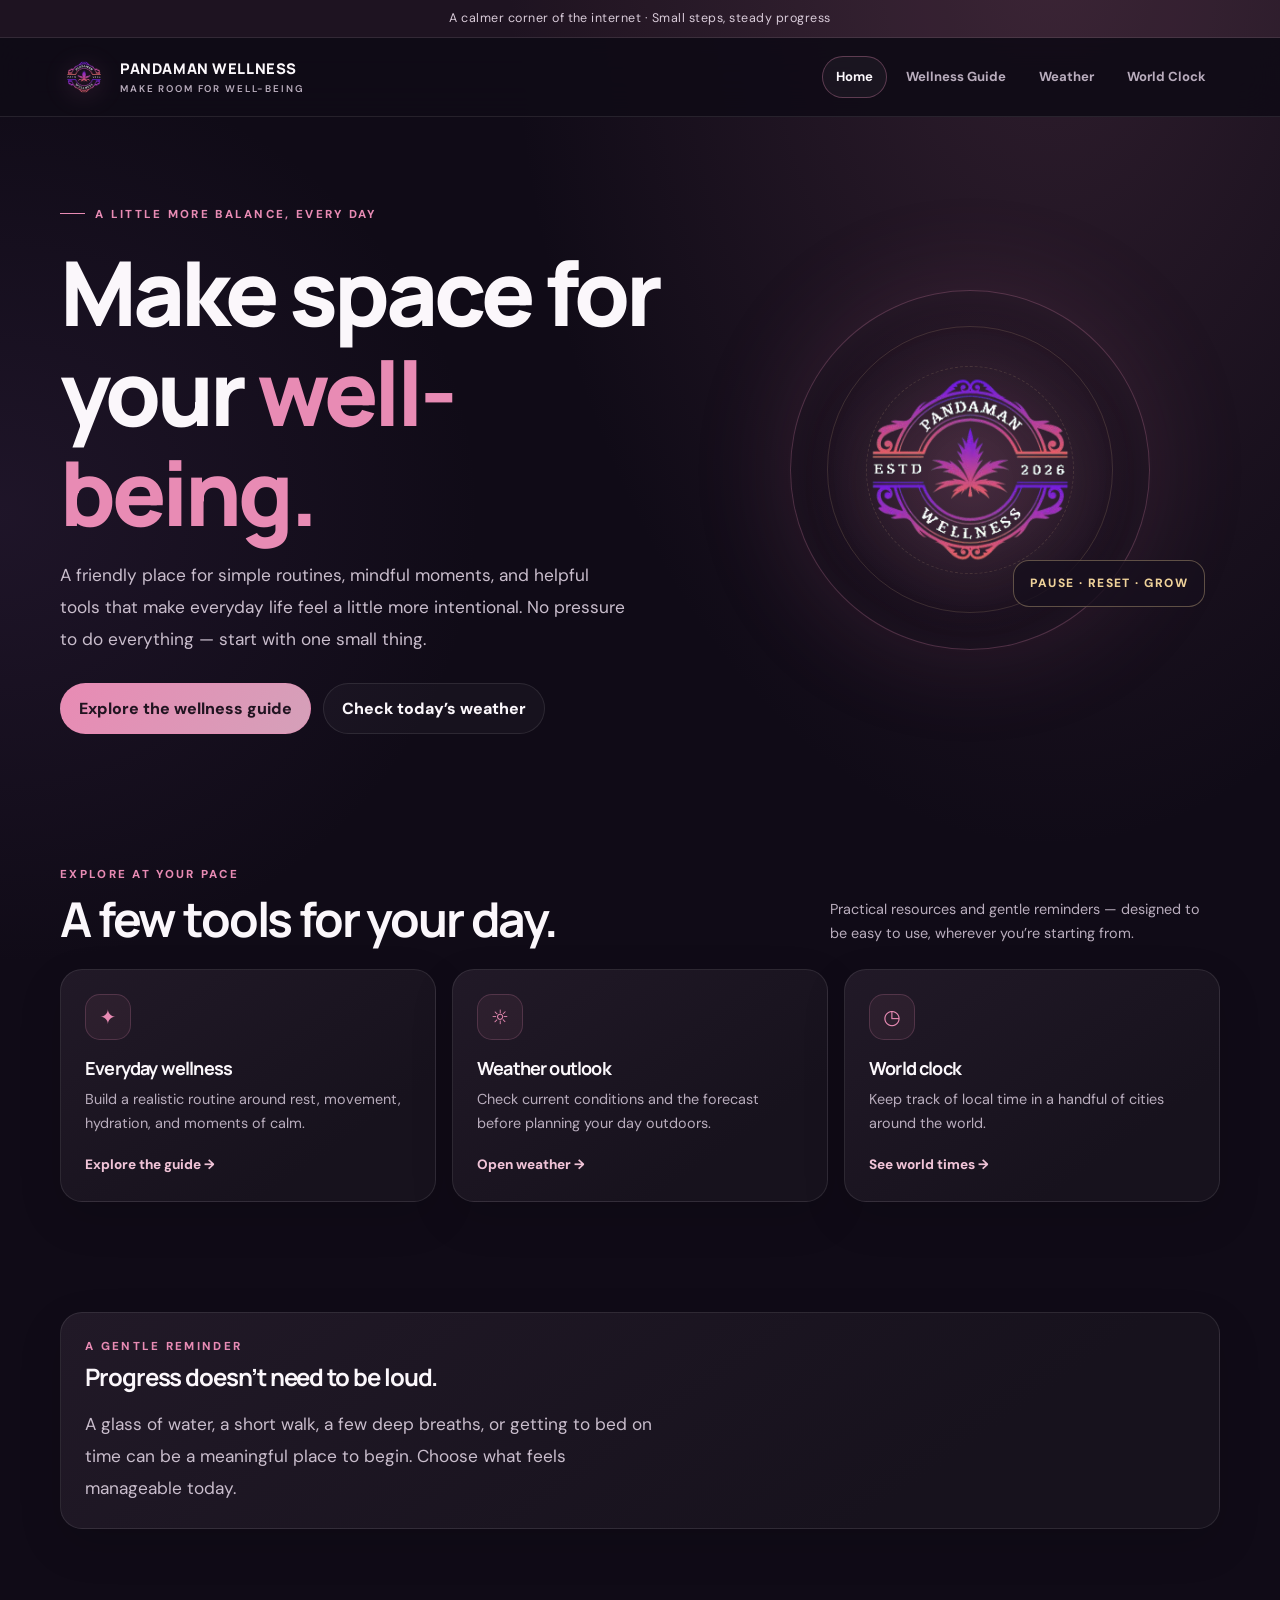
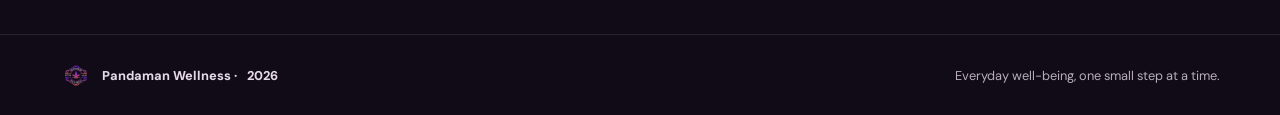
==== index.html @ 74a58486 "Redesign homepage as informational wellness hub" ====
<!doctype html>
<html lang="en"><head><meta charset="utf-8"><meta name="viewport" content="width=device-width,initial-scale=1"><meta name="theme-color" content="#100b17"><meta name="description" content="Pandaman Wellness shares practical, approachable ideas for everyday well-being, mindful routines, weather, and time around the world."><title>Home | Pandaman Wellness</title><link rel="icon" href="assets/pandaman-logo.png"><link rel="apple-touch-icon" href="assets/pandaman-logo.png"><link rel="preconnect" href="https://fonts.googleapis.com"><link rel="preconnect" href="https://fonts.gstatic.com" crossorigin><link href="https://fonts.googleapis.com/css2?family=DM+Sans:wght@400;500;600;700;800&family=Manrope:wght@500;600;700;800&display=swap" rel="stylesheet"><link rel="stylesheet" href="assets/site.css"><script defer src="assets/site.js"></script></head><body><div class="page-loader" role="status" aria-label="Loading Pandaman Wellness"><div class="loader-inner"><div class="loader-ring"><img src="assets/pandaman-logo.png" alt=""></div><p>PANDAMAN WELLNESS</p></div></div><a class="skip" href="#main">Skip to content</a><div class="announcement">A calmer corner of the internet · Small steps, steady progress</div><header class="site-header"><div class="wrap nav"><a class="brand" href="index.html"><img src="assets/pandaman-logo.png" alt=""><span>PANDAMAN WELLNESS<small>MAKE ROOM FOR WELL-BEING</small></span></a><nav class="site-nav" aria-label="Main navigation"><a href="index.html" aria-current="page">Home</a><a href="wellness.html">Wellness Guide</a><a href="weather.html">Weather</a><a href="clock.html">World Clock</a></nav></div></header><main id="main"><section class="wrap hero"><div><div class="eyebrow">A little more balance, every day</div><h1>Make space for your <em>well-being.</em></h1><p class="lead">A friendly place for simple routines, mindful moments, and helpful tools that make everyday life feel a little more intentional. No pressure to do everything — start with one small thing.</p><div class="hero-actions"><a class="btn" href="wellness.html">Explore the wellness guide</a><a class="btn secondary" href="weather.html">Check today’s weather</a></div></div><div class="hero-art"><div class="orb"></div><img class="hero-logo" src="assets/pandaman-logo.png" alt="Pandaman Wellness panda logo"><div class="hero-tag">PAUSE · RESET · GROW</div></div></section><section class="wrap section"><div class="section-head"><div><div class="kicker">Explore at your pace</div><h2>A few tools for your day.</h2></div><p>Practical resources and gentle reminders — designed to be easy to use, wherever you’re starting from.</p></div><div class="grid"><article class="card"><div class="icon" aria-hidden="true">✦</div><h3>Everyday wellness</h3><p>Build a realistic routine around rest, movement, hydration, and moments of calm.</p><a href="wellness.html">Explore the guide →</a></article><article class="card"><div class="icon" aria-hidden="true">☼</div><h3>Weather outlook</h3><p>Check current conditions and the forecast before planning your day outdoors.</p><a href="weather.html">Open weather →</a></article><article class="card"><div class="icon" aria-hidden="true">◷</div><h3>World clock</h3><p>Keep track of local time in a handful of cities around the world.</p><a href="clock.html">See world times →</a></article></div></section><section class="wrap section"><div class="panel"><div class="kicker">A gentle reminder</div><h2 style="margin:.5rem 0">Progress doesn’t need to be loud.</h2><p class="lead" style="margin-bottom:0">A glass of water, a short walk, a few deep breaths, or getting to bed on time can be a meaningful place to begin. Choose what feels manageable today.</p></div></section></main><footer class="footer"><div class="wrap footer-inner"><div class="footer-brand"><img src="assets/pandaman-logo.png" alt=""> Pandaman Wellness · <span data-year></span></div><span>Everyday well-being, one small step at a time.</span></div></footer></body></html>
---- assets/site.css ----
:root{color-scheme:dark;--bg:#100b17;--surface:#191321;--surface2:#211829;--ink:#fbf7fb;--muted:#b9adbd;--line:#ffffff18;--pink:#e88bb4;--gold:#efd29a;--plum:#6b456f;--radius:22px;box-sizing:border-box}*,*:before,*:after{box-sizing:inherit}html{scroll-behavior:smooth;scroll-padding-top:100px}body{margin:0;min-width:320px;min-height:100vh;background:radial-gradient(ellipse at 82% -5%,#70445c55,transparent 34rem),radial-gradient(ellipse at 0 30%,#56396b35,transparent 30rem),var(--bg);color:var(--ink);font:400 16px/1.7 'DM Sans',system-ui,sans-serif}a{color:inherit}a:focus-visible,button:focus-visible,input:focus-visible{outline:3px solid var(--gold);outline-offset:4px}.wrap{width:min(1160px,calc(100% - 40px));margin-inline:auto}.skip{position:absolute;top:-60px;left:16px;z-index:30;padding:10px 15px;background:var(--gold);color:#170f19;border-radius:10px}.skip:focus{top:12px}.announcement{padding:8px 16px;text-align:center;background:#e88bb410;border-bottom:1px solid var(--line);color:#d9cbd9;font-size:.78rem;letter-spacing:.04em}.site-header{position:sticky;top:0;z-index:20;background:#100b17e8;backdrop-filter:blur(18px);border-bottom:1px solid var(--line)}.nav{min-height:78px;display:flex;align-items:center;justify-content:space-between;gap:24px}.brand{display:flex;align-items:center;gap:12px;text-decoration:none;font:800 .92rem/1.15 Manrope,sans-serif;letter-spacing:.04em}.brand img{width:48px;height:48px;object-fit:contain;filter:drop-shadow(0 4px 12px #e88bb455)}.brand small{display:block;margin-top:5px;color:var(--muted);font:600 .61rem 'DM Sans',sans-serif;letter-spacing:.19em}.site-nav{display:flex;align-items:center;gap:5px;flex-wrap:wrap}.site-nav a{padding:9px 13px;border:1px solid transparent;border-radius:999px;color:var(--muted);font-size:.82rem;font-weight:700;text-decoration:none;transition:.2s}.site-nav a:hover,.site-nav a[aria-current=page]{color:var(--ink);background:#ffffff0a;border-color:#e88bb455}.hero{display:grid;grid-template-columns:1.1fr .9fr;align-items:center;gap:50px;padding:88px 0 76px}.eyebrow,.kicker{color:var(--pink);font-size:.72rem;font-weight:800;letter-spacing:.2em;text-transform:uppercase}.eyebrow:before{content:'';display:inline-block;width:25px;height:1px;margin:0 10px 4px 0;background:var(--pink)}h1,h2,h3{font-family:Manrope,'DM Sans',sans-serif;line-height:1.12;letter-spacing:-.045em}h1{margin:17px 0;font-size:clamp(3.1rem,7vw,6.2rem);font-weight:800}h1 em{color:var(--pink);font-style:normal}.lead{max-width:570px;color:#c9bdcc;font-size:1.08rem;line-height:1.85}.hero-actions{display:flex;gap:12px;flex-wrap:wrap;margin-top:27px}.btn{display:inline-flex;align-items:center;justify-content:center;min-height:46px;padding:11px 18px;border:1px solid #e88bb466;border-radius:999px;background:linear-gradient(120deg,#e88bb4,#d5a0b9);color:#211421;font-weight:800;text-decoration:none;transition:transform .2s,filter .2s}.btn:hover{transform:translateY(-2px);filter:brightness(1.08)}.btn.secondary{background:#ffffff08;color:var(--ink);border-color:var(--line)}.hero-art{position:relative;display:grid;min-height:360px;place-items:center}.orb{position:absolute;width:min(80%,360px);aspect-ratio:1;border:1px solid #e88bb444;border-radius:50%;background:radial-gradient(circle,#e88bb41c,transparent 68%);box-shadow:0 0 100px #9e567b30,inset 0 0 60px #e88bb40c}.orb:before,.orb:after{content:'';position:absolute;inset:10%;border:1px solid #efd29a25;border-radius:50%}.orb:after{inset:21%;border-style:dashed}.hero-logo{position:relative;width:min(68%,280px);max-height:290px;object-fit:contain;filter:drop-shadow(0 12px 35px #e88bb455);animation:float 6s ease-in-out infinite}.hero-tag{position:absolute;right:3%;bottom:12%;padding:12px 16px;border:1px solid #efd29a55;border-radius:16px;background:#17101dcc;color:var(--gold);font-size:.75rem;font-weight:800;letter-spacing:.12em}@keyframes float{50%{transform:translateY(-8px)}}.section{padding:55px 0}.section-head{display:flex;align-items:end;justify-content:space-between;gap:24px;margin-bottom:24px}.section-head h2{margin:7px 0 0;font-size:clamp(1.9rem,4vw,3rem)}.section-head p{max-width:390px;margin:0;color:var(--muted);font-size:.9rem}.grid{display:grid;grid-template-columns:repeat(3,minmax(0,1fr));gap:16px}.card,.panel{padding:24px;border:1px solid var(--line);border-radius:var(--radius);background:linear-gradient(145deg,#211927,#17121d 75%);box-shadow:0 16px 44px #0002}.card{transition:transform .2s,border-color .2s}.card:hover{transform:translateY(-4px);border-color:#e88bb455}.icon{display:grid;width:46px;height:46px;place-items:center;margin-bottom:18px;border:1px solid #e88bb433;border-radius:15px;background:#e88bb410;color:var(--pink);font-size:1.25rem}.card h3{margin:0 0 8px;font-size:1.13rem}.card p{margin:0;color:var(--muted);font-size:.9rem}.card a{display:inline-block;margin-top:17px;color:#f0c3d7;font-size:.85rem;font-weight:800;text-decoration:none}.card a:hover{text-decoration:underline}.page-intro{padding:64px 0 30px}.page-intro h1{font-size:clamp(2.8rem,6vw,5rem)}.page-intro p{max-width:650px;color:var(--muted);font-size:1.02rem}.clock-grid{display:grid;grid-template-columns:repeat(3,minmax(0,1fr));gap:16px}.clock-card{padding:22px;border:1px solid var(--line);border-radius:20px;background:linear-gradient(145deg,#211927,#17121d)}.city-row{display:flex;justify-content:space-between;gap:10px}.city{font-weight:800;font-family:Manrope}.zone,.date,.meta{color:var(--muted);font-size:.8rem}.daypart{padding:4px 8px;border:1px solid #e88bb433;border-radius:999px;color:#efc3d7;font-size:.63rem;font-weight:800}.time{margin:17px 0 2px;color:#f4d7e5;font:800 clamp(2rem,4vw,2.7rem)/1.2 Manrope,monospace;font-variant-numeric:tabular-nums;letter-spacing:-.05em}.card-bottom{display:flex;justify-content:space-between;gap:10px;margin-top:14px;padding-top:12px;border-top:1px solid var(--line);color:var(--muted);font-size:.75rem}.live-status{margin:18px 0 0;color:var(--muted);font-size:.82rem}.live-status strong{color:#a8d9ba}.search-form{display:flex;gap:10px;max-width:700px;margin:22px 0}.search-form input{flex:1;min-width:0;padding:13px 16px;border:1px solid var(--line);border-radius:14px;background:#17111f;color:var(--ink);font:inherit}.search-form button{cursor:pointer}.status{min-height:1.5em;color:var(--muted)}.status.error{color:#ffabb6}.current{display:grid;grid-template-columns:1fr 1fr;gap:25px;align-items:center}.place{margin:0;font-size:1.6rem}.condition{color:var(--muted)}.temperature{display:flex;align-items:center;gap:15px}.temp{font:800 4rem Manrope}.weather-icon{font-size:2.6rem}.current-right{display:grid;grid-template-columns:repeat(2,1fr);gap:14px;margin:0}.metric{padding:15px;border:1px solid var(--line);border-radius:15px;background:#ffffff05}.metric dt{color:var(--muted);font-size:.78rem}.metric dd{margin:4px 0 0;font:800 1.2rem Manrope}.hourly{display:grid;grid-template-columns:repeat(6,minmax(0,1fr));gap:10px}.hour-card{text-align:center;padding:14px 8px}.hour-card time,.hour-card small{display:block;color:var(--muted);font-size:.75rem}.hour-card strong{display:block;margin:7px 0;font:800 1.2rem Manrope}.small-icon{display:block;font-size:1.5rem}.daily{display:grid;gap:9px}.day-card{display:grid;grid-template-columns:1.1fr .5fr 1.5fr 1fr;align-items:center;gap:12px;padding:14px 18px}.day-icon{font-size:1.4rem}.day-condition,.day-name{font-size:.85rem}.day-temps{display:flex;justify-content:flex-end;gap:14px}.day-temps span{color:var(--muted)}.footer{margin-top:50px;border-top:1px solid var(--line)}.footer-inner{display:flex;justify-content:space-between;align-items:center;gap:18px;padding:24px 0;color:var(--muted);font-size:.8rem}.footer-brand{display:flex;align-items:center;gap:10px;color:#e5d9e6;font-weight:800}.footer-brand img{width:32px;height:32px;object-fit:contain}.footer a{color:#e9b5cc}.note{padding:20px;border-left:2px solid var(--pink);border-radius:0 14px 14px 0;background:#e88bb40c;color:var(--muted)}.checklist{display:grid;gap:12px}.checklist label{display:flex;gap:12px;align-items:center;padding:13px 15px;border:1px solid var(--line);border-radius:13px;background:#ffffff05}.checklist input{accent-color:var(--pink);width:18px;height:18px}.progress-track{height:7px;overflow:hidden;border-radius:99px;background:#ffffff16}.progress-fill{height:100%;width:0;background:linear-gradient(90deg,var(--pink),var(--gold));transition:width .2s}.page-loader{position:fixed;inset:0;z-index:1000;display:grid;place-items:center;background:var(--bg);transition:opacity .35s,visibility .35s}.page-loader.done{opacity:0;visibility:hidden;pointer-events:none}.loader-inner{text-align:center}.loader-inner img{width:75px;height:75px;object-fit:contain;animation:float 1.8s ease-in-out infinite}.loader-inner p{color:var(--muted);font-size:.78rem;letter-spacing:.16em}.loader-ring{width:110px;height:110px;margin:auto;border:2px solid #e88bb422;border-top-color:var(--pink);border-right-color:var(--gold);border-radius:50%;animation:spin 1s linear infinite;display:grid;place-items:center}@keyframes spin{to{transform:rotate(360deg)}}@media(max-width:850px){.hero{gap:20px}.grid,.clock-grid{grid-template-columns:repeat(2,minmax(0,1fr))}.hourly{grid-template-columns:repeat(4,minmax(0,1fr))}}@media(max-width:620px){.wrap{width:calc(100% - 28px)}.nav{padding:10px 0;flex-direction:column;gap:8px}.site-nav{justify-content:center}.site-nav a{padding:8px 10px;font-size:.75rem}.brand img{width:40px;height:40px}.hero{grid-template-columns:1fr;gap:0;padding:55px 0 30px;text-align:center}.eyebrow{justify-content:center}.hero-actions{justify-content:center}.hero-art{min-height:260px}.orb{width:245px}.hero-logo{width:60%;max-height:220px}.hero-tag{right:4%;bottom:4%}.section{padding:38px 0}.section-head{display:block}.section-head p{margin-top:10px}.grid,.clock-grid{grid-template-columns:1fr}.page-intro{padding:42px 0 20px}.page-intro h1{font-size:clamp(2.8rem,13vw,4rem)}.current{grid-template-columns:1fr}.hourly{grid-template-columns:repeat(3,minmax(0,1fr))}.day-card{grid-template-columns:1fr auto auto}.day-condition{display:none}.search-form{flex-direction:column}.footer-inner{align-items:flex-start;flex-direction:column}}@media(prefers-reduced-motion:reduce){html{scroll-behavior:auto}*,*:before,*:after{animation:none!important;transition:none!important}}
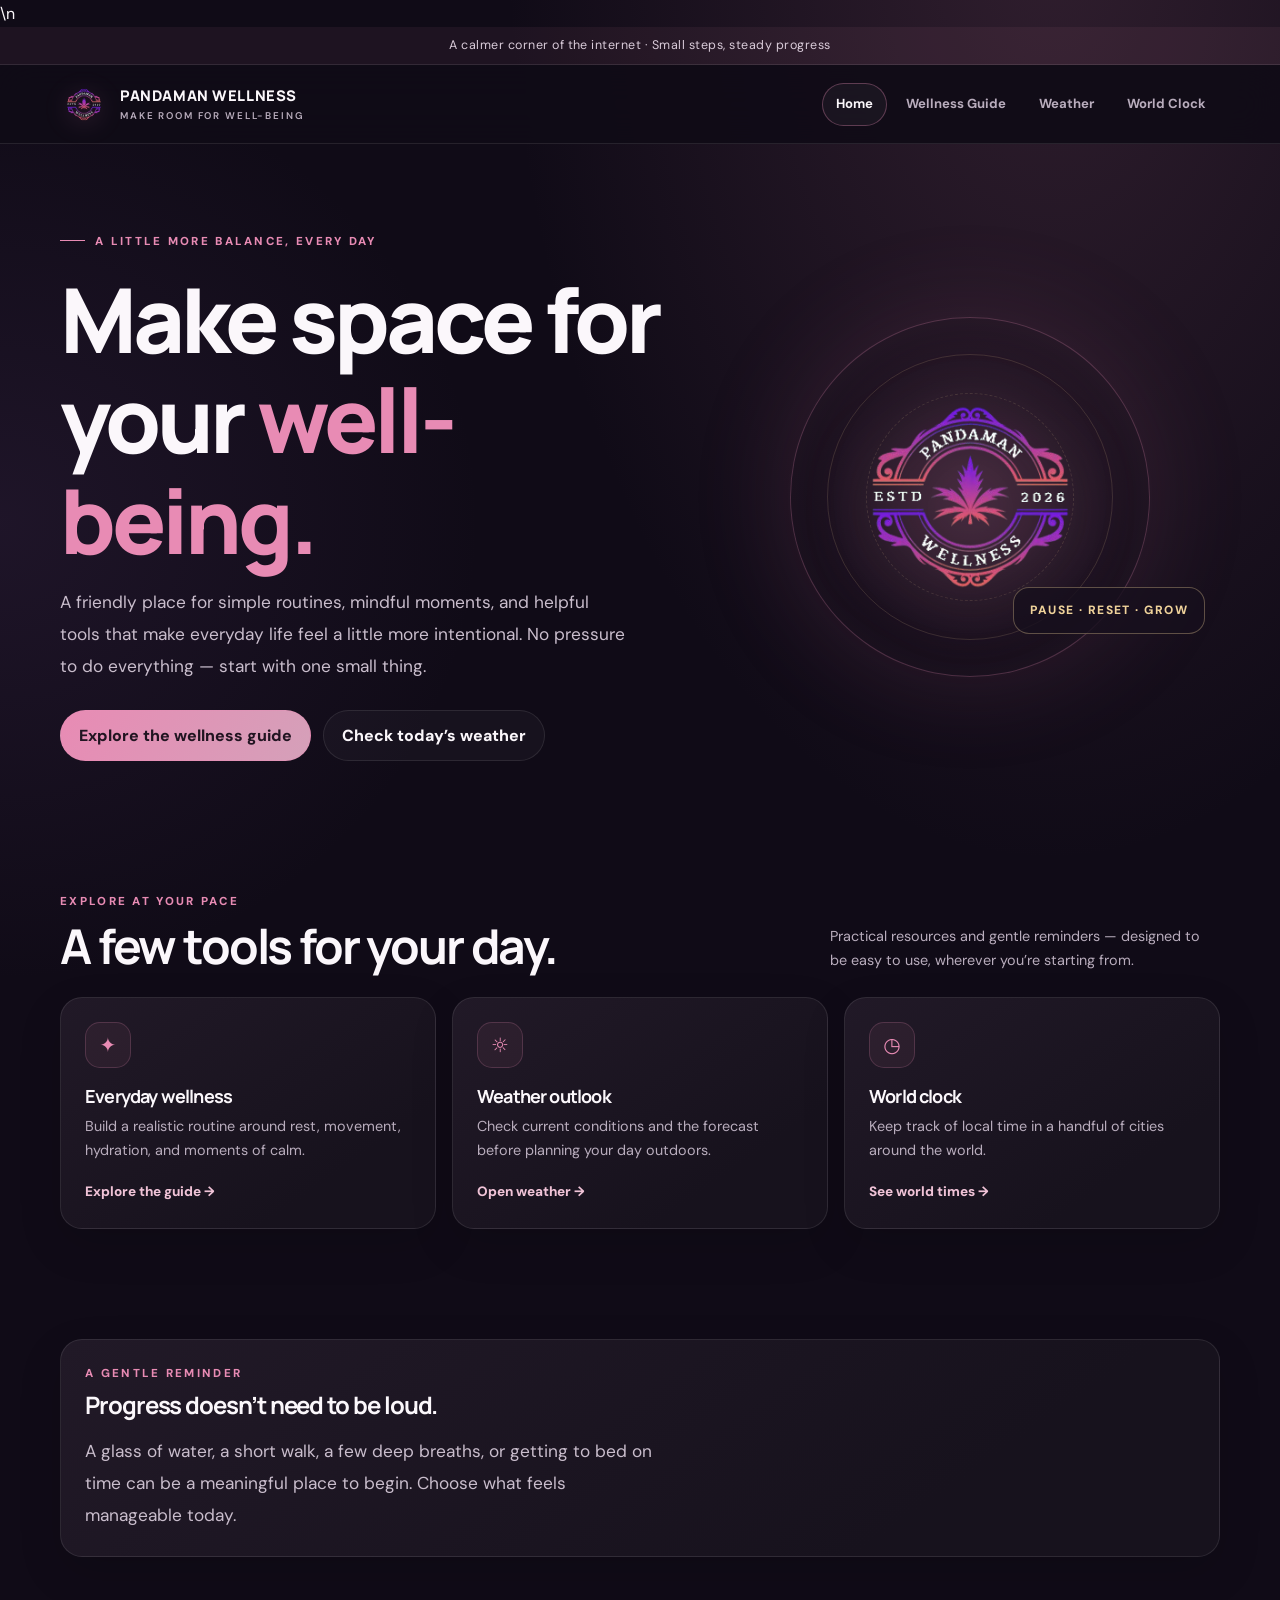
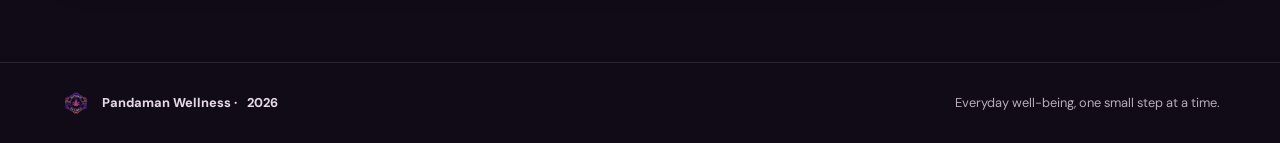
==== commit 2d302dd7: "Fix homepage markup and trigger Pages refresh" ====
--- a/index.html
+++ b/index.html
@@ -1,2 +1,2 @@
 <!doctype html>
-<html lang="en"><head><meta charset="utf-8"><meta name="viewport" content="width=device-width,initial-scale=1"><meta name="theme-color" content="#100b17"><meta name="description" content="Pandaman Wellness shares practical, approachable ideas for everyday well-being, mindful routines, weather, and time around the world."><title>Home | Pandaman Wellness</title><link rel="icon" href="assets/pandaman-logo.png"><link rel="apple-touch-icon" href="assets/pandaman-logo.png"><link rel="preconnect" href="https://fonts.googleapis.com"><link rel="preconnect" href="https://fonts.gstatic.com" crossorigin><link href="https://fonts.googleapis.com/css2?family=DM+Sans:wght@400;500;600;700;800&family=Manrope:wght@500;600;700;800&display=swap" rel="stylesheet"><link rel="stylesheet" href="assets/site.css"><script defer src="assets/site.js"></script></head><body><div class="page-loader" role="status" aria-label="Loading Pandaman Wellness"><div class="loader-inner"><div class="loader-ring"><img src="assets/pandaman-logo.png" alt=""></div><p>PANDAMAN WELLNESS</p></div></div><a class="skip" href="#main">Skip to content</a><div class="announcement">A calmer corner of the internet · Small steps, steady progress</div><header class="site-header"><div class="wrap nav"><a class="brand" href="index.html"><img src="assets/pandaman-logo.png" alt=""><span>PANDAMAN WELLNESS<small>MAKE ROOM FOR WELL-BEING</small></span></a><nav class="site-nav" aria-label="Main navigation"><a href="index.html" aria-current="page">Home</a><a href="wellness.html">Wellness Guide</a><a href="weather.html">Weather</a><a href="clock.html">World Clock</a></nav></div></header><main id="main"><section class="wrap hero"><div><div class="eyebrow">A little more balance, every day</div><h1>Make space for your <em>well-being.</em></h1><p class="lead">A friendly place for simple routines, mindful moments, and helpful tools that make everyday life feel a little more intentional. No pressure to do everything — start with one small thing.</p><div class="hero-actions"><a class="btn" href="wellness.html">Explore the wellness guide</a><a class="btn secondary" href="weather.html">Check today’s weather</a></div></div><div class="hero-art"><div class="orb"></div><img class="hero-logo" src="assets/pandaman-logo.png" alt="Pandaman Wellness panda logo"><div class="hero-tag">PAUSE · RESET · GROW</div></div></section><section class="wrap section"><div class="section-head"><div><div class="kicker">Explore at your pace</div><h2>A few tools for your day.</h2></div><p>Practical resources and gentle reminders — designed to be easy to use, wherever you’re starting from.</p></div><div class="grid"><article class="card"><div class="icon" aria-hidden="true">✦</div><h3>Everyday wellness</h3><p>Build a realistic routine around rest, movement, hydration, and moments of calm.</p><a href="wellness.html">Explore the guide →</a></article><article class="card"><div class="icon" aria-hidden="true">☼</div><h3>Weather outlook</h3><p>Check current conditions and the forecast before planning your day outdoors.</p><a href="weather.html">Open weather →</a></article><article class="card"><div class="icon" aria-hidden="true">◷</div><h3>World clock</h3><p>Keep track of local time in a handful of cities around the world.</p><a href="clock.html">See world times →</a></article></div></section><section class="wrap section"><div class="panel"><div class="kicker">A gentle reminder</div><h2 style="margin:.5rem 0">Progress doesn’t need to be loud.</h2><p class="lead" style="margin-bottom:0">A glass of water, a short walk, a few deep breaths, or getting to bed on time can be a meaningful place to begin. Choose what feels manageable today.</p></div></section></main><footer class="footer"><div class="wrap footer-inner"><div class="footer-brand"><img src="assets/pandaman-logo.png" alt=""> Pandaman Wellness · <span data-year></span></div><span>Everyday well-being, one small step at a time.</span></div></footer></body></html>+<html lang="en"><head><meta charset="utf-8"><meta name="viewport" content="width=device-width,initial-scale=1"><meta name="theme-color" content="#100b17"><meta name="description" content="Pandaman Wellness shares practical, approachable ideas for everyday well-being, mindful routines, weather, and time around the world."><title>Home | Pandaman Wellness</title><link rel="icon" href="assets/pandaman-logo.png"><link rel="apple-touch-icon" href="assets/pandaman-logo.png"><link rel="preconnect" href="https://fonts.googleapis.com"><link rel="preconnect" href="https://fonts.gstatic.com" crossorigin><link href="https://fonts.googleapis.com/css2?family=DM+Sans:wght@400;500;600;700;800&family=Manrope:wght@500;600;700;800&display=swap" rel="stylesheet"><!-- Page-loader styling lives in assets/site.css; do not paste CSS into the page body. -->\n<link rel="stylesheet" href="assets/site.css"><script defer src="assets/site.js"></script></head><body><div class="page-loader" role="status" aria-label="Loading Pandaman Wellness"><div class="loader-inner"><div class="loader-ring" aria-hidden="true"><img src="assets/pandaman-logo.png" alt=""></div><p class="loader-title">PANDAMAN WELLNESS</p><p class="loader-subtitle">Getting things ready for you…</p><div class="loader-progress" aria-hidden="true"><span></span></div></div></div><a class="skip" href="#main">Skip to content</a><div class="announcement">A calmer corner of the internet · Small steps, steady progress</div><header class="site-header"><div class="wrap nav"><a class="brand" href="index.html"><img src="assets/pandaman-logo.png" alt=""><span>PANDAMAN WELLNESS<small>MAKE ROOM FOR WELL-BEING</small></span></a><nav class="site-nav" aria-label="Main navigation"><a href="index.html" aria-current="page">Home</a><a href="wellness.html">Wellness Guide</a><a href="weather.html">Weather</a><a href="clock.html">World Clock</a></nav></div></header><main id="main"><section class="wrap hero"><div><div class="eyebrow">A little more balance, every day</div><h1>Make space for your <em>well-being.</em></h1><p class="lead">A friendly place for simple routines, mindful moments, and helpful tools that make everyday life feel a little more intentional. No pressure to do everything — start with one small thing.</p><div class="hero-actions"><a class="btn" href="wellness.html">Explore the wellness guide</a><a class="btn secondary" href="weather.html">Check today’s weather</a></div></div><div class="hero-art"><div class="orb"></div><img class="hero-logo" src="assets/pandaman-logo.png" alt="Pandaman Wellness panda logo"><div class="hero-tag">PAUSE · RESET · GROW</div></div></section><section class="wrap section"><div class="section-head"><div><div class="kicker">Explore at your pace</div><h2>A few tools for your day.</h2></div><p>Practical resources and gentle reminders — designed to be easy to use, wherever you’re starting from.</p></div><div class="grid"><article class="card"><div class="icon" aria-hidden="true">✦</div><h3>Everyday wellness</h3><p>Build a realistic routine around rest, movement, hydration, and moments of calm.</p><a href="wellness.html">Explore the guide →</a></article><article class="card"><div class="icon" aria-hidden="true">☼</div><h3>Weather outlook</h3><p>Check current conditions and the forecast before planning your day outdoors.</p><a href="weather.html">Open weather →</a></article><article class="card"><div class="icon" aria-hidden="true">◷</div><h3>World clock</h3><p>Keep track of local time in a handful of cities around the world.</p><a href="clock.html">See world times →</a></article></div></section><section class="wrap section"><div class="panel"><div class="kicker">A gentle reminder</div><h2 style="margin:.5rem 0">Progress doesn’t need to be loud.</h2><p class="lead" style="margin-bottom:0">A glass of water, a short walk, a few deep breaths, or getting to bed on time can be a meaningful place to begin. Choose what feels manageable today.</p></div></section></main><footer class="footer"><div class="wrap footer-inner"><div class="footer-brand"><img src="assets/pandaman-logo.png" alt=""> Pandaman Wellness · <span data-year></span></div><span>Everyday well-being, one small step at a time.</span></div></footer></body></html>
--- a/assets/site.css
+++ b/assets/site.css
@@ -1 +1 @@
-:root{color-scheme:dark;--bg:#100b17;--surface:#191321;--surface2:#211829;--ink:#fbf7fb;--muted:#b9adbd;--line:#ffffff18;--pink:#e88bb4;--gold:#efd29a;--plum:#6b456f;--radius:22px;box-sizing:border-box}*,*:before,*:after{box-sizing:inherit}html{scroll-behavior:smooth;scroll-padding-top:100px}body{margin:0;min-width:320px;min-height:100vh;background:radial-gradient(ellipse at 82% -5%,#70445c55,transparent 34rem),radial-gradient(ellipse at 0 30%,#56396b35,transparent 30rem),var(--bg);color:var(--ink);font:400 16px/1.7 'DM Sans',system-ui,sans-serif}a{color:inherit}a:focus-visible,button:focus-visible,input:focus-visible{outline:3px solid var(--gold);outline-offset:4px}.wrap{width:min(1160px,calc(100% - 40px));margin-inline:auto}.skip{position:absolute;top:-60px;left:16px;z-index:30;padding:10px 15px;background:var(--gold);color:#170f19;border-radius:10px}.skip:focus{top:12px}.announcement{padding:8px 16px;text-align:center;background:#e88bb410;border-bottom:1px solid var(--line);color:#d9cbd9;font-size:.78rem;letter-spacing:.04em}.site-header{position:sticky;top:0;z-index:20;background:#100b17e8;backdrop-filter:blur(18px);border-bottom:1px solid var(--line)}.nav{min-height:78px;display:flex;align-items:center;justify-content:space-between;gap:24px}.brand{display:flex;align-items:center;gap:12px;text-decoration:none;font:800 .92rem/1.15 Manrope,sans-serif;letter-spacing:.04em}.brand img{width:48px;height:48px;object-fit:contain;filter:drop-shadow(0 4px 12px #e88bb455)}.brand small{display:block;margin-top:5px;color:var(--muted);font:600 .61rem 'DM Sans',sans-serif;letter-spacing:.19em}.site-nav{display:flex;align-items:center;gap:5px;flex-wrap:wrap}.site-nav a{padding:9px 13px;border:1px solid transparent;border-radius:999px;color:var(--muted);font-size:.82rem;font-weight:700;text-decoration:none;transition:.2s}.site-nav a:hover,.site-nav a[aria-current=page]{color:var(--ink);background:#ffffff0a;border-color:#e88bb455}.hero{display:grid;grid-template-columns:1.1fr .9fr;align-items:center;gap:50px;padding:88px 0 76px}.eyebrow,.kicker{color:var(--pink);font-size:.72rem;font-weight:800;letter-spacing:.2em;text-transform:uppercase}.eyebrow:before{content:'';display:inline-block;width:25px;height:1px;margin:0 10px 4px 0;background:var(--pink)}h1,h2,h3{font-family:Manrope,'DM Sans',sans-serif;line-height:1.12;letter-spacing:-.045em}h1{margin:17px 0;font-size:clamp(3.1rem,7vw,6.2rem);font-weight:800}h1 em{color:var(--pink);font-style:normal}.lead{max-width:570px;color:#c9bdcc;font-size:1.08rem;line-height:1.85}.hero-actions{display:flex;gap:12px;flex-wrap:wrap;margin-top:27px}.btn{display:inline-flex;align-items:center;justify-content:center;min-height:46px;padding:11px 18px;border:1px solid #e88bb466;border-radius:999px;background:linear-gradient(120deg,#e88bb4,#d5a0b9);color:#211421;font-weight:800;text-decoration:none;transition:transform .2s,filter .2s}.btn:hover{transform:translateY(-2px);filter:brightness(1.08)}.btn.secondary{background:#ffffff08;color:var(--ink);border-color:var(--line)}.hero-art{position:relative;display:grid;min-height:360px;place-items:center}.orb{position:absolute;width:min(80%,360px);aspect-ratio:1;border:1px solid #e88bb444;border-radius:50%;background:radial-gradient(circle,#e88bb41c,transparent 68%);box-shadow:0 0 100px #9e567b30,inset 0 0 60px #e88bb40c}.orb:before,.orb:after{content:'';position:absolute;inset:10%;border:1px solid #efd29a25;border-radius:50%}.orb:after{inset:21%;border-style:dashed}.hero-logo{position:relative;width:min(68%,280px);max-height:290px;object-fit:contain;filter:drop-shadow(0 12px 35px #e88bb455);animation:float 6s ease-in-out infinite}.hero-tag{position:absolute;right:3%;bottom:12%;padding:12px 16px;border:1px solid #efd29a55;border-radius:16px;background:#17101dcc;color:var(--gold);font-size:.75rem;font-weight:800;letter-spacing:.12em}@keyframes float{50%{transform:translateY(-8px)}}.section{padding:55px 0}.section-head{display:flex;align-items:end;justify-content:space-between;gap:24px;margin-bottom:24px}.section-head h2{margin:7px 0 0;font-size:clamp(1.9rem,4vw,3rem)}.section-head p{max-width:390px;margin:0;color:var(--muted);font-size:.9rem}.grid{display:grid;grid-template-columns:repeat(3,minmax(0,1fr));gap:16px}.card,.panel{padding:24px;border:1px solid var(--line);border-radius:var(--radius);background:linear-gradient(145deg,#211927,#17121d 75%);box-shadow:0 16px 44px #0002}.card{transition:transform .2s,border-color .2s}.card:hover{transform:translateY(-4px);border-color:#e88bb455}.icon{display:grid;width:46px;height:46px;place-items:center;margin-bottom:18px;border:1px solid #e88bb433;border-radius:15px;background:#e88bb410;color:var(--pink);font-size:1.25rem}.card h3{margin:0 0 8px;font-size:1.13rem}.card p{margin:0;color:var(--muted);font-size:.9rem}.card a{display:inline-block;margin-top:17px;color:#f0c3d7;font-size:.85rem;font-weight:800;text-decoration:none}.card a:hover{text-decoration:underline}.page-intro{padding:64px 0 30px}.page-intro h1{font-size:clamp(2.8rem,6vw,5rem)}.page-intro p{max-width:650px;color:var(--muted);font-size:1.02rem}.clock-grid{display:grid;grid-template-columns:repeat(3,minmax(0,1fr));gap:16px}.clock-card{padding:22px;border:1px solid var(--line);border-radius:20px;background:linear-gradient(145deg,#211927,#17121d)}.city-row{display:flex;justify-content:space-between;gap:10px}.city{font-weight:800;font-family:Manrope}.zone,.date,.meta{color:var(--muted);font-size:.8rem}.daypart{padding:4px 8px;border:1px solid #e88bb433;border-radius:999px;color:#efc3d7;font-size:.63rem;font-weight:800}.time{margin:17px 0 2px;color:#f4d7e5;font:800 clamp(2rem,4vw,2.7rem)/1.2 Manrope,monospace;font-variant-numeric:tabular-nums;letter-spacing:-.05em}.card-bottom{display:flex;justify-content:space-between;gap:10px;margin-top:14px;padding-top:12px;border-top:1px solid var(--line);color:var(--muted);font-size:.75rem}.live-status{margin:18px 0 0;color:var(--muted);font-size:.82rem}.live-status strong{color:#a8d9ba}.search-form{display:flex;gap:10px;max-width:700px;margin:22px 0}.search-form input{flex:1;min-width:0;padding:13px 16px;border:1px solid var(--line);border-radius:14px;background:#17111f;color:var(--ink);font:inherit}.search-form button{cursor:pointer}.status{min-height:1.5em;color:var(--muted)}.status.error{color:#ffabb6}.current{display:grid;grid-template-columns:1fr 1fr;gap:25px;align-items:center}.place{margin:0;font-size:1.6rem}.condition{color:var(--muted)}.temperature{display:flex;align-items:center;gap:15px}.temp{font:800 4rem Manrope}.weather-icon{font-size:2.6rem}.current-right{display:grid;grid-template-columns:repeat(2,1fr);gap:14px;margin:0}.metric{padding:15px;border:1px solid var(--line);border-radius:15px;background:#ffffff05}.metric dt{color:var(--muted);font-size:.78rem}.metric dd{margin:4px 0 0;font:800 1.2rem Manrope}.hourly{display:grid;grid-template-columns:repeat(6,minmax(0,1fr));gap:10px}.hour-card{text-align:center;padding:14px 8px}.hour-card time,.hour-card small{display:block;color:var(--muted);font-size:.75rem}.hour-card strong{display:block;margin:7px 0;font:800 1.2rem Manrope}.small-icon{display:block;font-size:1.5rem}.daily{display:grid;gap:9px}.day-card{display:grid;grid-template-columns:1.1fr .5fr 1.5fr 1fr;align-items:center;gap:12px;padding:14px 18px}.day-icon{font-size:1.4rem}.day-condition,.day-name{font-size:.85rem}.day-temps{display:flex;justify-content:flex-end;gap:14px}.day-temps span{color:var(--muted)}.footer{margin-top:50px;border-top:1px solid var(--line)}.footer-inner{display:flex;justify-content:space-between;align-items:center;gap:18px;padding:24px 0;color:var(--muted);font-size:.8rem}.footer-brand{display:flex;align-items:center;gap:10px;color:#e5d9e6;font-weight:800}.footer-brand img{width:32px;height:32px;object-fit:contain}.footer a{color:#e9b5cc}.note{padding:20px;border-left:2px solid var(--pink);border-radius:0 14px 14px 0;background:#e88bb40c;color:var(--muted)}.checklist{display:grid;gap:12px}.checklist label{display:flex;gap:12px;align-items:center;padding:13px 15px;border:1px solid var(--line);border-radius:13px;background:#ffffff05}.checklist input{accent-color:var(--pink);width:18px;height:18px}.progress-track{height:7px;overflow:hidden;border-radius:99px;background:#ffffff16}.progress-fill{height:100%;width:0;background:linear-gradient(90deg,var(--pink),var(--gold));transition:width .2s}.page-loader{position:fixed;inset:0;z-index:1000;display:grid;place-items:center;background:var(--bg);transition:opacity .35s,visibility .35s}.page-loader.done{opacity:0;visibility:hidden;pointer-events:none}.loader-inner{text-align:center}.loader-inner img{width:75px;height:75px;object-fit:contain;animation:float 1.8s ease-in-out infinite}.loader-inner p{color:var(--muted);font-size:.78rem;letter-spacing:.16em}.loader-ring{width:110px;height:110px;margin:auto;border:2px solid #e88bb422;border-top-color:var(--pink);border-right-color:var(--gold);border-radius:50%;animation:spin 1s linear infinite;display:grid;place-items:center}@keyframes spin{to{transform:rotate(360deg)}}@media(max-width:850px){.hero{gap:20px}.grid,.clock-grid{grid-template-columns:repeat(2,minmax(0,1fr))}.hourly{grid-template-columns:repeat(4,minmax(0,1fr))}}@media(max-width:620px){.wrap{width:calc(100% - 28px)}.nav{padding:10px 0;flex-direction:column;gap:8px}.site-nav{justify-content:center}.site-nav a{padding:8px 10px;font-size:.75rem}.brand img{width:40px;height:40px}.hero{grid-template-columns:1fr;gap:0;padding:55px 0 30px;text-align:center}.eyebrow{justify-content:center}.hero-actions{justify-content:center}.hero-art{min-height:260px}.orb{width:245px}.hero-logo{width:60%;max-height:220px}.hero-tag{right:4%;bottom:4%}.section{padding:38px 0}.section-head{display:block}.section-head p{margin-top:10px}.grid,.clock-grid{grid-template-columns:1fr}.page-intro{padding:42px 0 20px}.page-intro h1{font-size:clamp(2.8rem,13vw,4rem)}.current{grid-template-columns:1fr}.hourly{grid-template-columns:repeat(3,minmax(0,1fr))}.day-card{grid-template-columns:1fr auto auto}.day-condition{display:none}.search-form{flex-direction:column}.footer-inner{align-items:flex-start;flex-direction:column}}@media(prefers-reduced-motion:reduce){html{scroll-behavior:auto}*,*:before,*:after{animation:none!important;transition:none!important}}+:root{color-scheme:dark;--bg:#100b17;--surface:#191321;--surface2:#211829;--ink:#fbf7fb;--muted:#b9adbd;--line:#ffffff18;--pink:#e88bb4;--gold:#efd29a;--plum:#6b456f;--radius:22px;box-sizing:border-box}*,*:before,*:after{box-sizing:inherit}html{scroll-behavior:smooth;scroll-padding-top:100px}body{margin:0;min-width:320px;min-height:100vh;background:radial-gradient(ellipse at 82% -5%,#70445c55,transparent 34rem),radial-gradient(ellipse at 0 30%,#56396b35,transparent 30rem),var(--bg);color:var(--ink);font:400 16px/1.7 'DM Sans',system-ui,sans-serif}a{color:inherit}a:focus-visible,button:focus-visible,input:focus-visible{outline:3px solid var(--gold);outline-offset:4px}.wrap{width:min(1160px,calc(100% - 40px));margin-inline:auto}.skip{position:absolute;top:-60px;left:16px;z-index:30;padding:10px 15px;background:var(--gold);color:#170f19;border-radius:10px}.skip:focus{top:12px}.announcement{padding:8px 16px;text-align:center;background:#e88bb410;border-bottom:1px solid var(--line);color:#d9cbd9;font-size:.78rem;letter-spacing:.04em}.site-header{position:sticky;top:0;z-index:20;background:#100b17e8;backdrop-filter:blur(18px);border-bottom:1px solid var(--line)}.nav{min-height:78px;display:flex;align-items:center;justify-content:space-between;gap:24px}.brand{display:flex;align-items:center;gap:12px;text-decoration:none;font:800 .92rem/1.15 Manrope,sans-serif;letter-spacing:.04em}.brand img{width:48px;height:48px;object-fit:contain;filter:drop-shadow(0 4px 12px #e88bb455)}.brand small{display:block;margin-top:5px;color:var(--muted);font:600 .61rem 'DM Sans',sans-serif;letter-spacing:.19em}.site-nav{display:flex;align-items:center;gap:5px;flex-wrap:wrap}.site-nav a{padding:9px 13px;border:1px solid transparent;border-radius:999px;color:var(--muted);font-size:.82rem;font-weight:700;text-decoration:none;transition:.2s}.site-nav a:hover,.site-nav a[aria-current=page]{color:var(--ink);background:#ffffff0a;border-color:#e88bb455}.hero{display:grid;grid-template-columns:1.1fr .9fr;align-items:center;gap:50px;padding:88px 0 76px}.eyebrow,.kicker{color:var(--pink);font-size:.72rem;font-weight:800;letter-spacing:.2em;text-transform:uppercase}.eyebrow:before{content:'';display:inline-block;width:25px;height:1px;margin:0 10px 4px 0;background:var(--pink)}h1,h2,h3{font-family:Manrope,'DM Sans',sans-serif;line-height:1.12;letter-spacing:-.045em}h1{margin:17px 0;font-size:clamp(3.1rem,7vw,6.2rem);font-weight:800}h1 em{color:var(--pink);font-style:normal}.lead{max-width:570px;color:#c9bdcc;font-size:1.08rem;line-height:1.85}.hero-actions{display:flex;gap:12px;flex-wrap:wrap;margin-top:27px}.btn{display:inline-flex;align-items:center;justify-content:center;min-height:46px;padding:11px 18px;border:1px solid #e88bb466;border-radius:999px;background:linear-gradient(120deg,#e88bb4,#d5a0b9);color:#211421;font-weight:800;text-decoration:none;transition:transform .2s,filter .2s}.btn:hover{transform:translateY(-2px);filter:brightness(1.08)}.btn.secondary{background:#ffffff08;color:var(--ink);border-color:var(--line)}.hero-art{position:relative;display:grid;min-height:360px;place-items:center}.orb{position:absolute;width:min(80%,360px);aspect-ratio:1;border:1px solid #e88bb444;border-radius:50%;background:radial-gradient(circle,#e88bb41c,transparent 68%);box-shadow:0 0 100px #9e567b30,inset 0 0 60px #e88bb40c}.orb:before,.orb:after{content:'';position:absolute;inset:10%;border:1px solid #efd29a25;border-radius:50%}.orb:after{inset:21%;border-style:dashed}.hero-logo{position:relative;width:min(68%,280px);max-height:290px;object-fit:contain;filter:drop-shadow(0 12px 35px #e88bb455);animation:float 6s ease-in-out infinite}.hero-tag{position:absolute;right:3%;bottom:12%;padding:12px 16px;border:1px solid #efd29a55;border-radius:16px;background:#17101dcc;color:var(--gold);font-size:.75rem;font-weight:800;letter-spacing:.12em}@keyframes float{50%{transform:translateY(-8px)}}.section{padding:55px 0}.section-head{display:flex;align-items:end;justify-content:space-between;gap:24px;margin-bottom:24px}.section-head h2{margin:7px 0 0;font-size:clamp(1.9rem,4vw,3rem)}.section-head p{max-width:390px;margin:0;color:var(--muted);font-size:.9rem}.grid{display:grid;grid-template-columns:repeat(3,minmax(0,1fr));gap:16px}.card,.panel{padding:24px;border:1px solid var(--line);border-radius:var(--radius);background:linear-gradient(145deg,#211927,#17121d 75%);box-shadow:0 16px 44px #0002}.card{transition:transform .2s,border-color .2s}.card:hover{transform:translateY(-4px);border-color:#e88bb455}.icon{display:grid;width:46px;height:46px;place-items:center;margin-bottom:18px;border:1px solid #e88bb433;border-radius:15px;background:#e88bb410;color:var(--pink);font-size:1.25rem}.card h3{margin:0 0 8px;font-size:1.13rem}.card p{margin:0;color:var(--muted);font-size:.9rem}.card a{display:inline-block;margin-top:17px;color:#f0c3d7;font-size:.85rem;font-weight:800;text-decoration:none}.card a:hover{text-decoration:underline}.page-intro{padding:64px 0 30px}.page-intro h1{font-size:clamp(2.8rem,6vw,5rem)}.page-intro p{max-width:650px;color:var(--muted);font-size:1.02rem}.clock-grid{display:grid;grid-template-columns:repeat(3,minmax(0,1fr));gap:16px}.clock-card{padding:22px;border:1px solid var(--line);border-radius:20px;background:linear-gradient(145deg,#211927,#17121d)}.city-row{display:flex;justify-content:space-between;gap:10px}.city{font-weight:800;font-family:Manrope}.zone,.date,.meta{color:var(--muted);font-size:.8rem}.daypart{padding:4px 8px;border:1px solid #e88bb433;border-radius:999px;color:#efc3d7;font-size:.63rem;font-weight:800}.time{margin:17px 0 2px;color:#f4d7e5;font:800 clamp(2rem,4vw,2.7rem)/1.2 Manrope,monospace;font-variant-numeric:tabular-nums;letter-spacing:-.05em}.card-bottom{display:flex;justify-content:space-between;gap:10px;margin-top:14px;padding-top:12px;border-top:1px solid var(--line);color:var(--muted);font-size:.75rem}.live-status{margin:18px 0 0;color:var(--muted);font-size:.82rem}.live-status strong{color:#a8d9ba}.search-form{display:flex;gap:10px;max-width:700px;margin:22px 0}.search-form input{flex:1;min-width:0;padding:13px 16px;border:1px solid var(--line);border-radius:14px;background:#17111f;color:var(--ink);font:inherit}.search-form button{cursor:pointer}.status{min-height:1.5em;color:var(--muted)}.status.error{color:#ffabb6}.current{display:grid;grid-template-columns:1fr 1fr;gap:25px;align-items:center}.place{margin:0;font-size:1.6rem}.condition{color:var(--muted)}.temperature{display:flex;align-items:center;gap:15px}.temp{font:800 4rem Manrope}.weather-icon{font-size:2.6rem}.current-right{display:grid;grid-template-columns:repeat(2,1fr);gap:14px;margin:0}.metric{padding:15px;border:1px solid var(--line);border-radius:15px;background:#ffffff05}.metric dt{color:var(--muted);font-size:.78rem}.metric dd{margin:4px 0 0;font:800 1.2rem Manrope}.hourly{display:grid;grid-template-columns:repeat(6,minmax(0,1fr));gap:10px}.hour-card{text-align:center;padding:14px 8px}.hour-card time,.hour-card small{display:block;color:var(--muted);font-size:.75rem}.hour-card strong{display:block;margin:7px 0;font:800 1.2rem Manrope}.small-icon{display:block;font-size:1.5rem}.daily{display:grid;gap:9px}.day-card{display:grid;grid-template-columns:1.1fr .5fr 1.5fr 1fr;align-items:center;gap:12px;padding:14px 18px}.day-icon{font-size:1.4rem}.day-condition,.day-name{font-size:.85rem}.day-temps{display:flex;justify-content:flex-end;gap:14px}.day-temps span{color:var(--muted)}.footer{margin-top:50px;border-top:1px solid var(--line)}.footer-inner{display:flex;justify-content:space-between;align-items:center;gap:18px;padding:24px 0;color:var(--muted);font-size:.8rem}.footer-brand{display:flex;align-items:center;gap:10px;color:#e5d9e6;font-weight:800}.footer-brand img{width:32px;height:32px;object-fit:contain}.footer a{color:#e9b5cc}.note{padding:20px;border-left:2px solid var(--pink);border-radius:0 14px 14px 0;background:#e88bb40c;color:var(--muted)}.checklist{display:grid;gap:12px}.checklist label{display:flex;gap:12px;align-items:center;padding:13px 15px;border:1px solid var(--line);border-radius:13px;background:#ffffff05}.checklist input{accent-color:var(--pink);width:18px;height:18px}.progress-track{height:7px;overflow:hidden;border-radius:99px;background:#ffffff16}.progress-fill{height:100%;width:0;background:linear-gradient(90deg,var(--pink),var(--gold));transition:width .2s}.page-loader{position:fixed;inset:0;z-index:1000;display:grid;place-items:center;padding:24px;background:radial-gradient(circle at 50% 42%,#70445c38,transparent 24rem),var(--bg);opacity:1;visibility:visible;transition:opacity .45s ease,visibility .45s ease}.page-loader.done{opacity:0;visibility:hidden;pointer-events:none}.loader-inner{width:min(100%,300px);text-align:center}.loader-ring{width:124px;height:124px;margin:0 auto 24px;border:2px solid #e88bb422;border-top-color:var(--pink);border-right-color:var(--gold);border-radius:50%;display:grid;place-items:center;box-shadow:0 0 42px #e88bb41b;animation:spin 1.15s linear infinite}.loader-inner img{width:82px;height:82px;object-fit:contain;filter:drop-shadow(0 7px 18px #e88bb466);animation:loader-pulse 1.8s ease-in-out infinite}.loader-title{margin:0;color:var(--ink);font:800 .88rem Manrope,'DM Sans',sans-serif;letter-spacing:.19em}.loader-subtitle{margin:9px 0 18px;color:var(--muted);font-size:.82rem;letter-spacing:.02em}.loader-progress{height:3px;overflow:hidden;border-radius:99px;background:#ffffff16}.loader-progress span{display:block;width:38%;height:100%;border-radius:inherit;background:linear-gradient(90deg,var(--pink),var(--gold));animation:loader-progress 1.35s ease-in-out infinite}@keyframes spin{to{transform:rotate(360deg)}}@keyframes loader-pulse{50%{transform:scale(1.06);opacity:.82}}@keyframes loader-progress{0%{transform:translateX(-110%)}100%{transform:translateX(280%)}}@media(max-width:850px){.hero{gap:20px}.grid,.clock-grid{grid-template-columns:repeat(2,minmax(0,1fr))}.hourly{grid-template-columns:repeat(4,minmax(0,1fr))}}@media(max-width:620px){.wrap{width:calc(100% - 28px)}.nav{padding:10px 0;flex-direction:column;gap:8px}.site-nav{justify-content:center}.site-nav a{padding:8px 10px;font-size:.75rem}.brand img{width:40px;height:40px}.hero{grid-template-columns:1fr;gap:0;padding:55px 0 30px;text-align:center}.eyebrow{justify-content:center}.hero-actions{justify-content:center}.hero-art{min-height:260px}.orb{width:245px}.hero-logo{width:60%;max-height:220px}.hero-tag{right:4%;bottom:4%}.section{padding:38px 0}.section-head{display:block}.section-head p{margin-top:10px}.grid,.clock-grid{grid-template-columns:1fr}.page-intro{padding:42px 0 20px}.page-intro h1{font-size:clamp(2.8rem,13vw,4rem)}.current{grid-template-columns:1fr}.hourly{grid-template-columns:repeat(3,minmax(0,1fr))}.day-card{grid-template-columns:1fr auto auto}.day-condition{display:none}.search-form{flex-direction:column}.footer-inner{align-items:flex-start;flex-direction:column}}@media(prefers-reduced-motion:reduce){html{scroll-behavior:auto}*,*:before,*:after{animation:none!important;transition:none!important}}
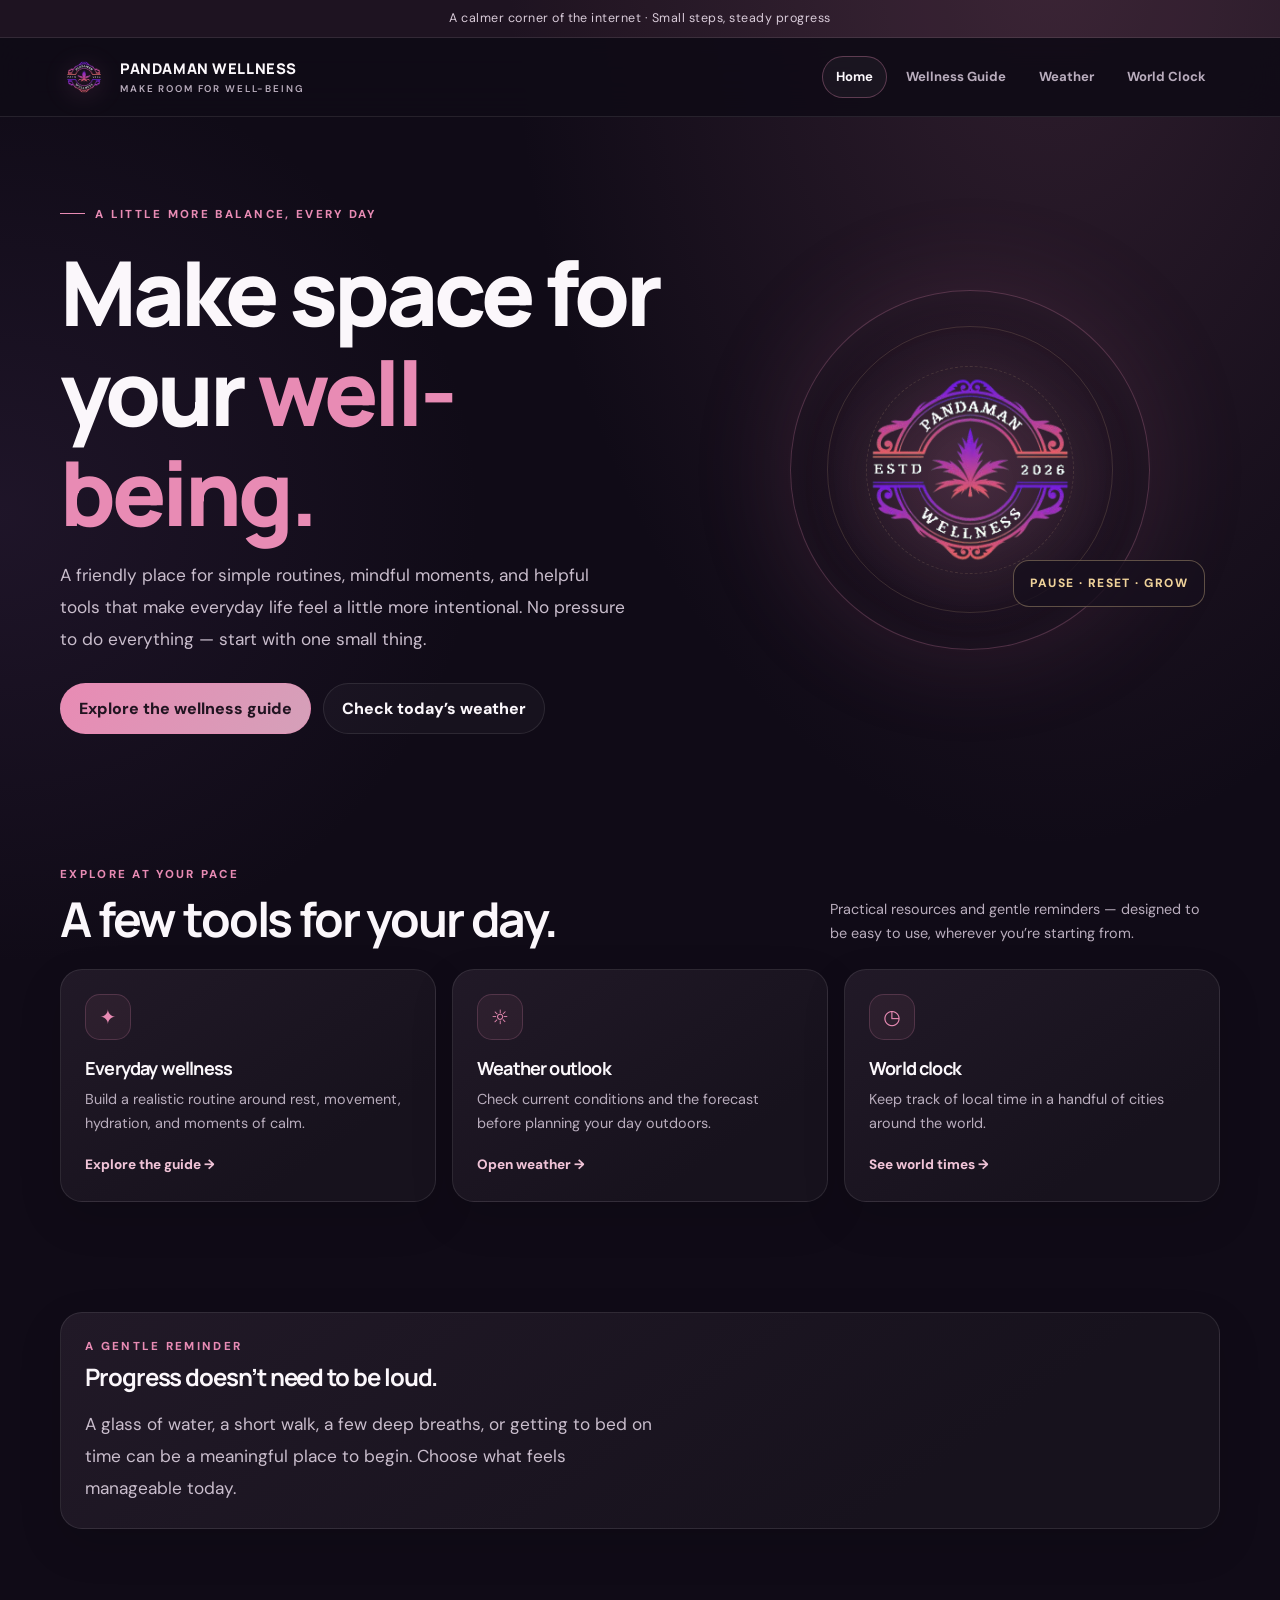
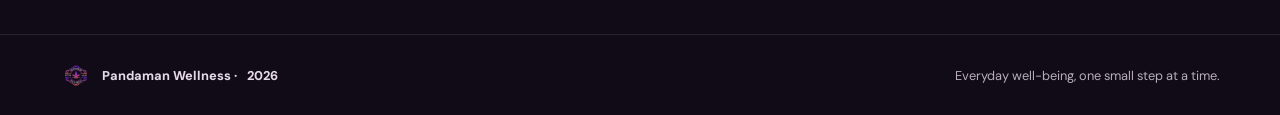
==== commit 1355fd1a: "Revert previous homepage cleanup" ====
--- a/index.html
+++ b/index.html
@@ -1,2 +1,2 @@
 <!doctype html>
-<html lang="en"><head><meta charset="utf-8"><meta name="viewport" content="width=device-width,initial-scale=1"><meta name="theme-color" content="#100b17"><meta name="description" content="Pandaman Wellness shares practical, approachable ideas for everyday well-being, mindful routines, weather, and time around the world."><title>Home | Pandaman Wellness</title><link rel="icon" href="assets/pandaman-logo.png"><link rel="apple-touch-icon" href="assets/pandaman-logo.png"><link rel="preconnect" href="https://fonts.googleapis.com"><link rel="preconnect" href="https://fonts.gstatic.com" crossorigin><link href="https://fonts.googleapis.com/css2?family=DM+Sans:wght@400;500;600;700;800&family=Manrope:wght@500;600;700;800&display=swap" rel="stylesheet"><!-- Page-loader styling lives in assets/site.css; do not paste CSS into the page body. -->\n<link rel="stylesheet" href="assets/site.css"><script defer src="assets/site.js"></script></head><body><div class="page-loader" role="status" aria-label="Loading Pandaman Wellness"><div class="loader-inner"><div class="loader-ring" aria-hidden="true"><img src="assets/pandaman-logo.png" alt=""></div><p class="loader-title">PANDAMAN WELLNESS</p><p class="loader-subtitle">Getting things ready for you…</p><div class="loader-progress" aria-hidden="true"><span></span></div></div></div><a class="skip" href="#main">Skip to content</a><div class="announcement">A calmer corner of the internet · Small steps, steady progress</div><header class="site-header"><div class="wrap nav"><a class="brand" href="index.html"><img src="assets/pandaman-logo.png" alt=""><span>PANDAMAN WELLNESS<small>MAKE ROOM FOR WELL-BEING</small></span></a><nav class="site-nav" aria-label="Main navigation"><a href="index.html" aria-current="page">Home</a><a href="wellness.html">Wellness Guide</a><a href="weather.html">Weather</a><a href="clock.html">World Clock</a></nav></div></header><main id="main"><section class="wrap hero"><div><div class="eyebrow">A little more balance, every day</div><h1>Make space for your <em>well-being.</em></h1><p class="lead">A friendly place for simple routines, mindful moments, and helpful tools that make everyday life feel a little more intentional. No pressure to do everything — start with one small thing.</p><div class="hero-actions"><a class="btn" href="wellness.html">Explore the wellness guide</a><a class="btn secondary" href="weather.html">Check today’s weather</a></div></div><div class="hero-art"><div class="orb"></div><img class="hero-logo" src="assets/pandaman-logo.png" alt="Pandaman Wellness panda logo"><div class="hero-tag">PAUSE · RESET · GROW</div></div></section><section class="wrap section"><div class="section-head"><div><div class="kicker">Explore at your pace</div><h2>A few tools for your day.</h2></div><p>Practical resources and gentle reminders — designed to be easy to use, wherever you’re starting from.</p></div><div class="grid"><article class="card"><div class="icon" aria-hidden="true">✦</div><h3>Everyday wellness</h3><p>Build a realistic routine around rest, movement, hydration, and moments of calm.</p><a href="wellness.html">Explore the guide →</a></article><article class="card"><div class="icon" aria-hidden="true">☼</div><h3>Weather outlook</h3><p>Check current conditions and the forecast before planning your day outdoors.</p><a href="weather.html">Open weather →</a></article><article class="card"><div class="icon" aria-hidden="true">◷</div><h3>World clock</h3><p>Keep track of local time in a handful of cities around the world.</p><a href="clock.html">See world times →</a></article></div></section><section class="wrap section"><div class="panel"><div class="kicker">A gentle reminder</div><h2 style="margin:.5rem 0">Progress doesn’t need to be loud.</h2><p class="lead" style="margin-bottom:0">A glass of water, a short walk, a few deep breaths, or getting to bed on time can be a meaningful place to begin. Choose what feels manageable today.</p></div></section></main><footer class="footer"><div class="wrap footer-inner"><div class="footer-brand"><img src="assets/pandaman-logo.png" alt=""> Pandaman Wellness · <span data-year></span></div><span>Everyday well-being, one small step at a time.</span></div></footer></body></html>+<html lang="en"><head><meta charset="utf-8"><meta name="viewport" content="width=device-width,initial-scale=1"><meta name="theme-color" content="#100b17"><meta name="description" content="Pandaman Wellness shares practical, approachable ideas for everyday well-being, mindful routines, weather, and time around the world."><title>Home | Pandaman Wellness</title><link rel="icon" href="assets/pandaman-logo.png"><link rel="apple-touch-icon" href="assets/pandaman-logo.png"><link rel="preconnect" href="https://fonts.googleapis.com"><link rel="preconnect" href="https://fonts.gstatic.com" crossorigin><link href="https://fonts.googleapis.com/css2?family=DM+Sans:wght@400;500;600;700;800&family=Manrope:wght@500;600;700;800&display=swap" rel="stylesheet"><link rel="stylesheet" href="assets/site.css"><script defer src="assets/site.js"></script></head><body><div class="page-loader" role="status" aria-label="Loading Pandaman Wellness"><div class="loader-inner"><div class="loader-ring" aria-hidden="true"><img src="assets/pandaman-logo.png" alt=""></div><p class="loader-title">PANDAMAN WELLNESS</p><p class="loader-subtitle">Getting things ready for you…</p><div class="loader-progress" aria-hidden="true"><span></span></div></div></div><a class="skip" href="#main">Skip to content</a><div class="announcement">A calmer corner of the internet · Small steps, steady progress</div><header class="site-header"><div class="wrap nav"><a class="brand" href="index.html"><img src="assets/pandaman-logo.png" alt=""><span>PANDAMAN WELLNESS<small>MAKE ROOM FOR WELL-BEING</small></span></a><nav class="site-nav" aria-label="Main navigation"><a href="index.html" aria-current="page">Home</a><a href="wellness.html">Wellness Guide</a><a href="weather.html">Weather</a><a href="clock.html">World Clock</a></nav></div></header><main id="main"><section class="wrap hero"><div><div class="eyebrow">A little more balance, every day</div><h1>Make space for your <em>well-being.</em></h1><p class="lead">A friendly place for simple routines, mindful moments, and helpful tools that make everyday life feel a little more intentional. No pressure to do everything — start with one small thing.</p><div class="hero-actions"><a class="btn" href="wellness.html">Explore the wellness guide</a><a class="btn secondary" href="weather.html">Check today’s weather</a></div></div><div class="hero-art"><div class="orb"></div><img class="hero-logo" src="assets/pandaman-logo.png" alt="Pandaman Wellness panda logo"><div class="hero-tag">PAUSE · RESET · GROW</div></div></section><section class="wrap section"><div class="section-head"><div><div class="kicker">Explore at your pace</div><h2>A few tools for your day.</h2></div><p>Practical resources and gentle reminders — designed to be easy to use, wherever you’re starting from.</p></div><div class="grid"><article class="card"><div class="icon" aria-hidden="true">✦</div><h3>Everyday wellness</h3><p>Build a realistic routine around rest, movement, hydration, and moments of calm.</p><a href="wellness.html">Explore the guide →</a></article><article class="card"><div class="icon" aria-hidden="true">☼</div><h3>Weather outlook</h3><p>Check current conditions and the forecast before planning your day outdoors.</p><a href="weather.html">Open weather →</a></article><article class="card"><div class="icon" aria-hidden="true">◷</div><h3>World clock</h3><p>Keep track of local time in a handful of cities around the world.</p><a href="clock.html">See world times →</a></article></div></section><section class="wrap section"><div class="panel"><div class="kicker">A gentle reminder</div><h2 style="margin:.5rem 0">Progress doesn’t need to be loud.</h2><p class="lead" style="margin-bottom:0">A glass of water, a short walk, a few deep breaths, or getting to bed on time can be a meaningful place to begin. Choose what feels manageable today.</p></div></section></main><footer class="footer"><div class="wrap footer-inner"><div class="footer-brand"><img src="assets/pandaman-logo.png" alt=""> Pandaman Wellness · <span data-year></span></div><span>Everyday well-being, one small step at a time.</span></div></footer></body></html>
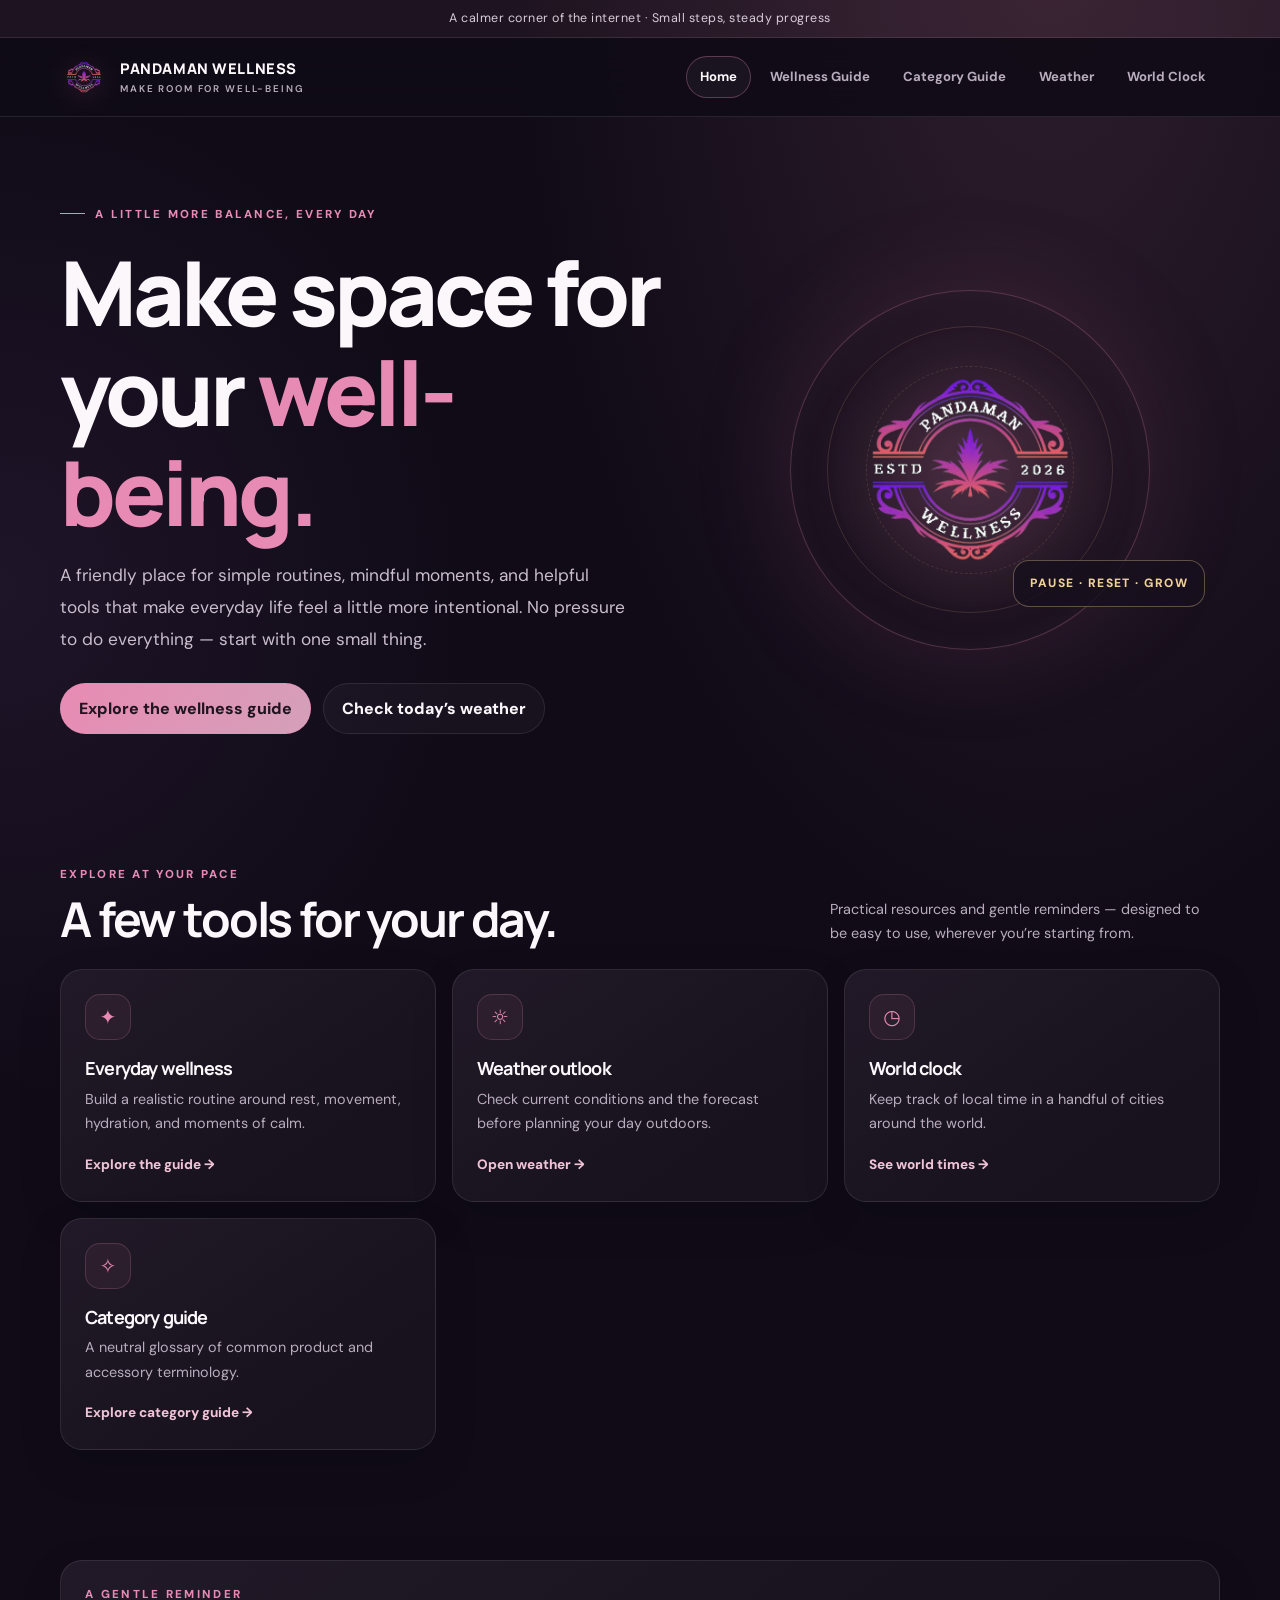
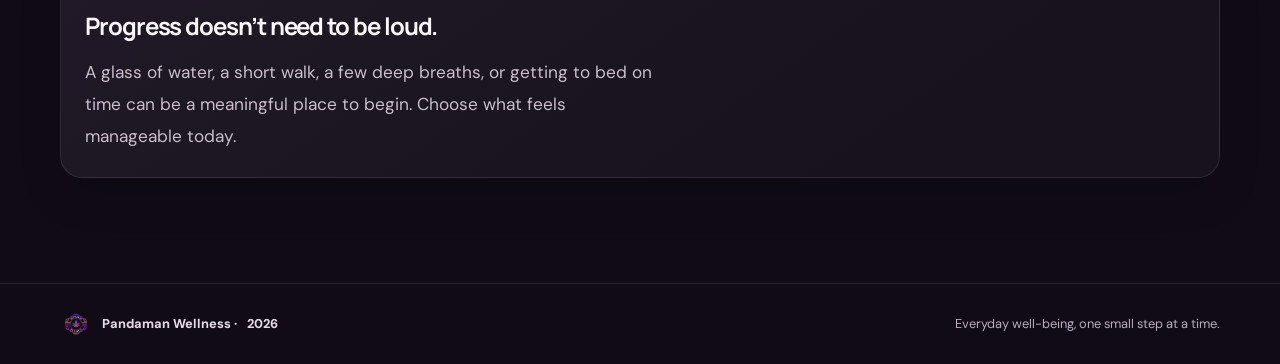
==== commit ef68dbc8: "Add category guide navigation" ====
--- a/index.html
+++ b/index.html
@@ -1,2 +1,2 @@
 <!doctype html>
-<html lang="en"><head><meta charset="utf-8"><meta name="viewport" content="width=device-width,initial-scale=1"><meta name="theme-color" content="#100b17"><meta name="description" content="Pandaman Wellness shares practical, approachable ideas for everyday well-being, mindful routines, weather, and time around the world."><title>Home | Pandaman Wellness</title><link rel="icon" href="assets/pandaman-logo.png"><link rel="apple-touch-icon" href="assets/pandaman-logo.png"><link rel="preconnect" href="https://fonts.googleapis.com"><link rel="preconnect" href="https://fonts.gstatic.com" crossorigin><link href="https://fonts.googleapis.com/css2?family=DM+Sans:wght@400;500;600;700;800&family=Manrope:wght@500;600;700;800&display=swap" rel="stylesheet"><link rel="stylesheet" href="assets/site.css"><script defer src="assets/site.js"></script></head><body><div class="page-loader" role="status" aria-label="Loading Pandaman Wellness"><div class="loader-inner"><div class="loader-ring" aria-hidden="true"><img src="assets/pandaman-logo.png" alt=""></div><p class="loader-title">PANDAMAN WELLNESS</p><p class="loader-subtitle">Getting things ready for you…</p><div class="loader-progress" aria-hidden="true"><span></span></div></div></div><a class="skip" href="#main">Skip to content</a><div class="announcement">A calmer corner of the internet · Small steps, steady progress</div><header class="site-header"><div class="wrap nav"><a class="brand" href="index.html"><img src="assets/pandaman-logo.png" alt=""><span>PANDAMAN WELLNESS<small>MAKE ROOM FOR WELL-BEING</small></span></a><nav class="site-nav" aria-label="Main navigation"><a href="index.html" aria-current="page">Home</a><a href="wellness.html">Wellness Guide</a><a href="weather.html">Weather</a><a href="clock.html">World Clock</a></nav></div></header><main id="main"><section class="wrap hero"><div><div class="eyebrow">A little more balance, every day</div><h1>Make space for your <em>well-being.</em></h1><p class="lead">A friendly place for simple routines, mindful moments, and helpful tools that make everyday life feel a little more intentional. No pressure to do everything — start with one small thing.</p><div class="hero-actions"><a class="btn" href="wellness.html">Explore the wellness guide</a><a class="btn secondary" href="weather.html">Check today’s weather</a></div></div><div class="hero-art"><div class="orb"></div><img class="hero-logo" src="assets/pandaman-logo.png" alt="Pandaman Wellness panda logo"><div class="hero-tag">PAUSE · RESET · GROW</div></div></section><section class="wrap section"><div class="section-head"><div><div class="kicker">Explore at your pace</div><h2>A few tools for your day.</h2></div><p>Practical resources and gentle reminders — designed to be easy to use, wherever you’re starting from.</p></div><div class="grid"><article class="card"><div class="icon" aria-hidden="true">✦</div><h3>Everyday wellness</h3><p>Build a realistic routine around rest, movement, hydration, and moments of calm.</p><a href="wellness.html">Explore the guide →</a></article><article class="card"><div class="icon" aria-hidden="true">☼</div><h3>Weather outlook</h3><p>Check current conditions and the forecast before planning your day outdoors.</p><a href="weather.html">Open weather →</a></article><article class="card"><div class="icon" aria-hidden="true">◷</div><h3>World clock</h3><p>Keep track of local time in a handful of cities around the world.</p><a href="clock.html">See world times →</a></article></div></section><section class="wrap section"><div class="panel"><div class="kicker">A gentle reminder</div><h2 style="margin:.5rem 0">Progress doesn’t need to be loud.</h2><p class="lead" style="margin-bottom:0">A glass of water, a short walk, a few deep breaths, or getting to bed on time can be a meaningful place to begin. Choose what feels manageable today.</p></div></section></main><footer class="footer"><div class="wrap footer-inner"><div class="footer-brand"><img src="assets/pandaman-logo.png" alt=""> Pandaman Wellness · <span data-year></span></div><span>Everyday well-being, one small step at a time.</span></div></footer></body></html>+<html lang="en"><head><meta charset="utf-8"><meta name="viewport" content="width=device-width,initial-scale=1"><meta name="theme-color" content="#100b17"><meta name="description" content="Pandaman Wellness shares practical, approachable ideas for everyday well-being, mindful routines, weather, and time around the world."><title>Home | Pandaman Wellness</title><link rel="icon" href="assets/pandaman-logo.png"><link rel="apple-touch-icon" href="assets/pandaman-logo.png"><link rel="preconnect" href="https://fonts.googleapis.com"><link rel="preconnect" href="https://fonts.gstatic.com" crossorigin><link href="https://fonts.googleapis.com/css2?family=DM+Sans:wght@400;500;600;700;800&family=Manrope:wght@500;600;700;800&display=swap" rel="stylesheet"><link rel="stylesheet" href="assets/site.css"><script defer src="assets/site.js"></script></head><body><a class="skip" href="#main">Skip to content</a><div class="announcement">A calmer corner of the internet · Small steps, steady progress</div><header class="site-header"><div class="wrap nav"><a class="brand" href="index.html"><img src="assets/pandaman-logo.png" alt=""><span>PANDAMAN WELLNESS<small>MAKE ROOM FOR WELL-BEING</small></span></a><nav class="site-nav" aria-label="Main navigation"><a href="index.html" aria-current="page">Home</a><a href="wellness.html">Wellness Guide</a><a href="products.html">Category Guide</a><a href="weather.html">Weather</a><a href="clock.html">World Clock</a></nav></div></header><main id="main"><section class="wrap hero"><div><div class="eyebrow">A little more balance, every day</div><h1>Make space for your <em>well-being.</em></h1><p class="lead">A friendly place for simple routines, mindful moments, and helpful tools that make everyday life feel a little more intentional. No pressure to do everything — start with one small thing.</p><div class="hero-actions"><a class="btn" href="wellness.html">Explore the wellness guide</a><a class="btn secondary" href="weather.html">Check today’s weather</a></div></div><div class="hero-art"><div class="orb"></div><img class="hero-logo" src="assets/pandaman-logo.png" alt="Pandaman Wellness panda logo"><div class="hero-tag">PAUSE · RESET · GROW</div></div></section><section class="wrap section"><div class="section-head"><div><div class="kicker">Explore at your pace</div><h2>A few tools for your day.</h2></div><p>Practical resources and gentle reminders — designed to be easy to use, wherever you’re starting from.</p></div><div class="grid"><article class="card"><div class="icon" aria-hidden="true">✦</div><h3>Everyday wellness</h3><p>Build a realistic routine around rest, movement, hydration, and moments of calm.</p><a href="wellness.html">Explore the guide →</a></article><article class="card"><div class="icon" aria-hidden="true">☼</div><h3>Weather outlook</h3><p>Check current conditions and the forecast before planning your day outdoors.</p><a href="weather.html">Open weather →</a></article><article class="card"><div class="icon" aria-hidden="true">◷</div><h3>World clock</h3><p>Keep track of local time in a handful of cities around the world.</p><a href="clock.html">See world times →</a></article><article class="card"><div class="icon" aria-hidden="true">✧</div><h3>Category guide</h3><p>A neutral glossary of common product and accessory terminology.</p><a href="products.html">Explore category guide →</a></article></div></section><section class="wrap section"><div class="panel"><div class="kicker">A gentle reminder</div><h2 style="margin:.5rem 0">Progress doesn’t need to be loud.</h2><p class="lead" style="margin-bottom:0">A glass of water, a short walk, a few deep breaths, or getting to bed on time can be a meaningful place to begin. Choose what feels manageable today.</p></div></section></main><footer class="footer"><div class="wrap footer-inner"><div class="footer-brand"><img src="assets/pandaman-logo.png" alt=""> Pandaman Wellness · <span data-year></span></div><span>Everyday well-being, one small step at a time.</span></div></footer></body></html>
--- a/assets/site.css
+++ b/assets/site.css
@@ -1 +1 @@
-:root{color-scheme:dark;--bg:#100b17;--surface:#191321;--surface2:#211829;--ink:#fbf7fb;--muted:#b9adbd;--line:#ffffff18;--pink:#e88bb4;--gold:#efd29a;--plum:#6b456f;--radius:22px;box-sizing:border-box}*,*:before,*:after{box-sizing:inherit}html{scroll-behavior:smooth;scroll-padding-top:100px}body{margin:0;min-width:320px;min-height:100vh;background:radial-gradient(ellipse at 82% -5%,#70445c55,transparent 34rem),radial-gradient(ellipse at 0 30%,#56396b35,transparent 30rem),var(--bg);color:var(--ink);font:400 16px/1.7 'DM Sans',system-ui,sans-serif}a{color:inherit}a:focus-visible,button:focus-visible,input:focus-visible{outline:3px solid var(--gold);outline-offset:4px}.wrap{width:min(1160px,calc(100% - 40px));margin-inline:auto}.skip{position:absolute;top:-60px;left:16px;z-index:30;padding:10px 15px;background:var(--gold);color:#170f19;border-radius:10px}.skip:focus{top:12px}.announcement{padding:8px 16px;text-align:center;background:#e88bb410;border-bottom:1px solid var(--line);color:#d9cbd9;font-size:.78rem;letter-spacing:.04em}.site-header{position:sticky;top:0;z-index:20;background:#100b17e8;backdrop-filter:blur(18px);border-bottom:1px solid var(--line)}.nav{min-height:78px;display:flex;align-items:center;justify-content:space-between;gap:24px}.brand{display:flex;align-items:center;gap:12px;text-decoration:none;font:800 .92rem/1.15 Manrope,sans-serif;letter-spacing:.04em}.brand img{width:48px;height:48px;object-fit:contain;filter:drop-shadow(0 4px 12px #e88bb455)}.brand small{display:block;margin-top:5px;color:var(--muted);font:600 .61rem 'DM Sans',sans-serif;letter-spacing:.19em}.site-nav{display:flex;align-items:center;gap:5px;flex-wrap:wrap}.site-nav a{padding:9px 13px;border:1px solid transparent;border-radius:999px;color:var(--muted);font-size:.82rem;font-weight:700;text-decoration:none;transition:.2s}.site-nav a:hover,.site-nav a[aria-current=page]{color:var(--ink);background:#ffffff0a;border-color:#e88bb455}.hero{display:grid;grid-template-columns:1.1fr .9fr;align-items:center;gap:50px;padding:88px 0 76px}.eyebrow,.kicker{color:var(--pink);font-size:.72rem;font-weight:800;letter-spacing:.2em;text-transform:uppercase}.eyebrow:before{content:'';display:inline-block;width:25px;height:1px;margin:0 10px 4px 0;background:var(--pink)}h1,h2,h3{font-family:Manrope,'DM Sans',sans-serif;line-height:1.12;letter-spacing:-.045em}h1{margin:17px 0;font-size:clamp(3.1rem,7vw,6.2rem);font-weight:800}h1 em{color:var(--pink);font-style:normal}.lead{max-width:570px;color:#c9bdcc;font-size:1.08rem;line-height:1.85}.hero-actions{display:flex;gap:12px;flex-wrap:wrap;margin-top:27px}.btn{display:inline-flex;align-items:center;justify-content:center;min-height:46px;padding:11px 18px;border:1px solid #e88bb466;border-radius:999px;background:linear-gradient(120deg,#e88bb4,#d5a0b9);color:#211421;font-weight:800;text-decoration:none;transition:transform .2s,filter .2s}.btn:hover{transform:translateY(-2px);filter:brightness(1.08)}.btn.secondary{background:#ffffff08;color:var(--ink);border-color:var(--line)}.hero-art{position:relative;display:grid;min-height:360px;place-items:center}.orb{position:absolute;width:min(80%,360px);aspect-ratio:1;border:1px solid #e88bb444;border-radius:50%;background:radial-gradient(circle,#e88bb41c,transparent 68%);box-shadow:0 0 100px #9e567b30,inset 0 0 60px #e88bb40c}.orb:before,.orb:after{content:'';position:absolute;inset:10%;border:1px solid #efd29a25;border-radius:50%}.orb:after{inset:21%;border-style:dashed}.hero-logo{position:relative;width:min(68%,280px);max-height:290px;object-fit:contain;filter:drop-shadow(0 12px 35px #e88bb455);animation:float 6s ease-in-out infinite}.hero-tag{position:absolute;right:3%;bottom:12%;padding:12px 16px;border:1px solid #efd29a55;border-radius:16px;background:#17101dcc;color:var(--gold);font-size:.75rem;font-weight:800;letter-spacing:.12em}@keyframes float{50%{transform:translateY(-8px)}}.section{padding:55px 0}.section-head{display:flex;align-items:end;justify-content:space-between;gap:24px;margin-bottom:24px}.section-head h2{margin:7px 0 0;font-size:clamp(1.9rem,4vw,3rem)}.section-head p{max-width:390px;margin:0;color:var(--muted);font-size:.9rem}.grid{display:grid;grid-template-columns:repeat(3,minmax(0,1fr));gap:16px}.card,.panel{padding:24px;border:1px solid var(--line);border-radius:var(--radius);background:linear-gradient(145deg,#211927,#17121d 75%);box-shadow:0 16px 44px #0002}.card{transition:transform .2s,border-color .2s}.card:hover{transform:translateY(-4px);border-color:#e88bb455}.icon{display:grid;width:46px;height:46px;place-items:center;margin-bottom:18px;border:1px solid #e88bb433;border-radius:15px;background:#e88bb410;color:var(--pink);font-size:1.25rem}.card h3{margin:0 0 8px;font-size:1.13rem}.card p{margin:0;color:var(--muted);font-size:.9rem}.card a{display:inline-block;margin-top:17px;color:#f0c3d7;font-size:.85rem;font-weight:800;text-decoration:none}.card a:hover{text-decoration:underline}.page-intro{padding:64px 0 30px}.page-intro h1{font-size:clamp(2.8rem,6vw,5rem)}.page-intro p{max-width:650px;color:var(--muted);font-size:1.02rem}.clock-grid{display:grid;grid-template-columns:repeat(3,minmax(0,1fr));gap:16px}.clock-card{padding:22px;border:1px solid var(--line);border-radius:20px;background:linear-gradient(145deg,#211927,#17121d)}.city-row{display:flex;justify-content:space-between;gap:10px}.city{font-weight:800;font-family:Manrope}.zone,.date,.meta{color:var(--muted);font-size:.8rem}.daypart{padding:4px 8px;border:1px solid #e88bb433;border-radius:999px;color:#efc3d7;font-size:.63rem;font-weight:800}.time{margin:17px 0 2px;color:#f4d7e5;font:800 clamp(2rem,4vw,2.7rem)/1.2 Manrope,monospace;font-variant-numeric:tabular-nums;letter-spacing:-.05em}.card-bottom{display:flex;justify-content:space-between;gap:10px;margin-top:14px;padding-top:12px;border-top:1px solid var(--line);color:var(--muted);font-size:.75rem}.live-status{margin:18px 0 0;color:var(--muted);font-size:.82rem}.live-status strong{color:#a8d9ba}.search-form{display:flex;gap:10px;max-width:700px;margin:22px 0}.search-form input{flex:1;min-width:0;padding:13px 16px;border:1px solid var(--line);border-radius:14px;background:#17111f;color:var(--ink);font:inherit}.search-form button{cursor:pointer}.status{min-height:1.5em;color:var(--muted)}.status.error{color:#ffabb6}.current{display:grid;grid-template-columns:1fr 1fr;gap:25px;align-items:center}.place{margin:0;font-size:1.6rem}.condition{color:var(--muted)}.temperature{display:flex;align-items:center;gap:15px}.temp{font:800 4rem Manrope}.weather-icon{font-size:2.6rem}.current-right{display:grid;grid-template-columns:repeat(2,1fr);gap:14px;margin:0}.metric{padding:15px;border:1px solid var(--line);border-radius:15px;background:#ffffff05}.metric dt{color:var(--muted);font-size:.78rem}.metric dd{margin:4px 0 0;font:800 1.2rem Manrope}.hourly{display:grid;grid-template-columns:repeat(6,minmax(0,1fr));gap:10px}.hour-card{text-align:center;padding:14px 8px}.hour-card time,.hour-card small{display:block;color:var(--muted);font-size:.75rem}.hour-card strong{display:block;margin:7px 0;font:800 1.2rem Manrope}.small-icon{display:block;font-size:1.5rem}.daily{display:grid;gap:9px}.day-card{display:grid;grid-template-columns:1.1fr .5fr 1.5fr 1fr;align-items:center;gap:12px;padding:14px 18px}.day-icon{font-size:1.4rem}.day-condition,.day-name{font-size:.85rem}.day-temps{display:flex;justify-content:flex-end;gap:14px}.day-temps span{color:var(--muted)}.footer{margin-top:50px;border-top:1px solid var(--line)}.footer-inner{display:flex;justify-content:space-between;align-items:center;gap:18px;padding:24px 0;color:var(--muted);font-size:.8rem}.footer-brand{display:flex;align-items:center;gap:10px;color:#e5d9e6;font-weight:800}.footer-brand img{width:32px;height:32px;object-fit:contain}.footer a{color:#e9b5cc}.note{padding:20px;border-left:2px solid var(--pink);border-radius:0 14px 14px 0;background:#e88bb40c;color:var(--muted)}.checklist{display:grid;gap:12px}.checklist label{display:flex;gap:12px;align-items:center;padding:13px 15px;border:1px solid var(--line);border-radius:13px;background:#ffffff05}.checklist input{accent-color:var(--pink);width:18px;height:18px}.progress-track{height:7px;overflow:hidden;border-radius:99px;background:#ffffff16}.progress-fill{height:100%;width:0;background:linear-gradient(90deg,var(--pink),var(--gold));transition:width .2s}.page-loader{position:fixed;inset:0;z-index:1000;display:grid;place-items:center;padding:24px;background:radial-gradient(circle at 50% 42%,#70445c38,transparent 24rem),var(--bg);opacity:1;visibility:visible;transition:opacity .45s ease,visibility .45s ease}.page-loader.done{opacity:0;visibility:hidden;pointer-events:none}.loader-inner{width:min(100%,300px);text-align:center}.loader-ring{width:124px;height:124px;margin:0 auto 24px;border:2px solid #e88bb422;border-top-color:var(--pink);border-right-color:var(--gold);border-radius:50%;display:grid;place-items:center;box-shadow:0 0 42px #e88bb41b;animation:spin 1.15s linear infinite}.loader-inner img{width:82px;height:82px;object-fit:contain;filter:drop-shadow(0 7px 18px #e88bb466);animation:loader-pulse 1.8s ease-in-out infinite}.loader-title{margin:0;color:var(--ink);font:800 .88rem Manrope,'DM Sans',sans-serif;letter-spacing:.19em}.loader-subtitle{margin:9px 0 18px;color:var(--muted);font-size:.82rem;letter-spacing:.02em}.loader-progress{height:3px;overflow:hidden;border-radius:99px;background:#ffffff16}.loader-progress span{display:block;width:38%;height:100%;border-radius:inherit;background:linear-gradient(90deg,var(--pink),var(--gold));animation:loader-progress 1.35s ease-in-out infinite}@keyframes spin{to{transform:rotate(360deg)}}@keyframes loader-pulse{50%{transform:scale(1.06);opacity:.82}}@keyframes loader-progress{0%{transform:translateX(-110%)}100%{transform:translateX(280%)}}@media(max-width:850px){.hero{gap:20px}.grid,.clock-grid{grid-template-columns:repeat(2,minmax(0,1fr))}.hourly{grid-template-columns:repeat(4,minmax(0,1fr))}}@media(max-width:620px){.wrap{width:calc(100% - 28px)}.nav{padding:10px 0;flex-direction:column;gap:8px}.site-nav{justify-content:center}.site-nav a{padding:8px 10px;font-size:.75rem}.brand img{width:40px;height:40px}.hero{grid-template-columns:1fr;gap:0;padding:55px 0 30px;text-align:center}.eyebrow{justify-content:center}.hero-actions{justify-content:center}.hero-art{min-height:260px}.orb{width:245px}.hero-logo{width:60%;max-height:220px}.hero-tag{right:4%;bottom:4%}.section{padding:38px 0}.section-head{display:block}.section-head p{margin-top:10px}.grid,.clock-grid{grid-template-columns:1fr}.page-intro{padding:42px 0 20px}.page-intro h1{font-size:clamp(2.8rem,13vw,4rem)}.current{grid-template-columns:1fr}.hourly{grid-template-columns:repeat(3,minmax(0,1fr))}.day-card{grid-template-columns:1fr auto auto}.day-condition{display:none}.search-form{flex-direction:column}.footer-inner{align-items:flex-start;flex-direction:column}}@media(prefers-reduced-motion:reduce){html{scroll-behavior:auto}*,*:before,*:after{animation:none!important;transition:none!important}}+:root{color-scheme:dark;--bg:#100b17;--surface:#191321;--surface2:#211829;--ink:#fbf7fb;--muted:#b9adbd;--line:#ffffff18;--pink:#e88bb4;--gold:#efd29a;--plum:#6b456f;--radius:22px;box-sizing:border-box}*,*:before,*:after{box-sizing:inherit}html{scroll-behavior:smooth;scroll-padding-top:100px}body{margin:0;min-width:320px;min-height:100vh;background:radial-gradient(ellipse at 82% -5%,#70445c55,transparent 34rem),radial-gradient(ellipse at 0 30%,#56396b35,transparent 30rem),var(--bg);color:var(--ink);font:400 16px/1.7 'DM Sans',system-ui,sans-serif}a{color:inherit}a:focus-visible,button:focus-visible,input:focus-visible{outline:3px solid var(--gold);outline-offset:4px}.wrap{width:min(1160px,calc(100% - 40px));margin-inline:auto}.skip{position:absolute;top:-60px;left:16px;z-index:30;padding:10px 15px;background:var(--gold);color:#170f19;border-radius:10px}.skip:focus{top:12px}.announcement{padding:8px 16px;text-align:center;background:#e88bb410;border-bottom:1px solid var(--line);color:#d9cbd9;font-size:.78rem;letter-spacing:.04em}.site-header{position:sticky;top:0;z-index:20;background:#100b17e8;backdrop-filter:blur(18px);border-bottom:1px solid var(--line)}.nav{min-height:78px;display:flex;align-items:center;justify-content:space-between;gap:24px}.brand{display:flex;align-items:center;gap:12px;text-decoration:none;font:800 .92rem/1.15 Manrope,sans-serif;letter-spacing:.04em}.brand img{width:48px;height:48px;object-fit:contain;filter:drop-shadow(0 4px 12px #e88bb455)}.brand small{display:block;margin-top:5px;color:var(--muted);font:600 .61rem 'DM Sans',sans-serif;letter-spacing:.19em}.site-nav{display:flex;align-items:center;gap:5px;flex-wrap:wrap}.site-nav a{padding:9px 13px;border:1px solid transparent;border-radius:999px;color:var(--muted);font-size:.82rem;font-weight:700;text-decoration:none;transition:.2s}.site-nav a:hover,.site-nav a[aria-current=page]{color:var(--ink);background:#ffffff0a;border-color:#e88bb455}.hero{display:grid;grid-template-columns:1.1fr .9fr;align-items:center;gap:50px;padding:88px 0 76px}.eyebrow,.kicker{color:var(--pink);font-size:.72rem;font-weight:800;letter-spacing:.2em;text-transform:uppercase}.eyebrow:before{content:'';display:inline-block;width:25px;height:1px;margin:0 10px 4px 0;background:var(--pink)}h1,h2,h3{font-family:Manrope,'DM Sans',sans-serif;line-height:1.12;letter-spacing:-.045em}h1{margin:17px 0;font-size:clamp(3.1rem,7vw,6.2rem);font-weight:800}h1 em{color:var(--pink);font-style:normal}.lead{max-width:570px;color:#c9bdcc;font-size:1.08rem;line-height:1.85}.hero-actions{display:flex;gap:12px;flex-wrap:wrap;margin-top:27px}.btn{display:inline-flex;align-items:center;justify-content:center;min-height:46px;padding:11px 18px;border:1px solid #e88bb466;border-radius:999px;background:linear-gradient(120deg,#e88bb4,#d5a0b9);color:#211421;font-weight:800;text-decoration:none;transition:transform .2s,filter .2s}.btn:hover{transform:translateY(-2px);filter:brightness(1.08)}.btn.secondary{background:#ffffff08;color:var(--ink);border-color:var(--line)}.hero-art{position:relative;display:grid;min-height:360px;place-items:center}.orb{position:absolute;width:min(80%,360px);aspect-ratio:1;border:1px solid #e88bb444;border-radius:50%;background:radial-gradient(circle,#e88bb41c,transparent 68%);box-shadow:0 0 100px #9e567b30,inset 0 0 60px #e88bb40c}.orb:before,.orb:after{content:'';position:absolute;inset:10%;border:1px solid #efd29a25;border-radius:50%}.orb:after{inset:21%;border-style:dashed}.hero-logo{position:relative;width:min(68%,280px);max-height:290px;object-fit:contain;filter:drop-shadow(0 12px 35px #e88bb455);animation:float 6s ease-in-out infinite}.hero-tag{position:absolute;right:3%;bottom:12%;padding:12px 16px;border:1px solid #efd29a55;border-radius:16px;background:#17101dcc;color:var(--gold);font-size:.75rem;font-weight:800;letter-spacing:.12em}@keyframes float{50%{transform:translateY(-8px)}}.section{padding:55px 0}.section-head{display:flex;align-items:end;justify-content:space-between;gap:24px;margin-bottom:24px}.section-head h2{margin:7px 0 0;font-size:clamp(1.9rem,4vw,3rem)}.section-head p{max-width:390px;margin:0;color:var(--muted);font-size:.9rem}.grid{display:grid;grid-template-columns:repeat(3,minmax(0,1fr));gap:16px}.card,.panel{padding:24px;border:1px solid var(--line);border-radius:var(--radius);background:linear-gradient(145deg,#211927,#17121d 75%);box-shadow:0 16px 44px #0002}.card{transition:transform .2s,border-color .2s}.card:hover{transform:translateY(-4px);border-color:#e88bb455}.icon{display:grid;width:46px;height:46px;place-items:center;margin-bottom:18px;border:1px solid #e88bb433;border-radius:15px;background:#e88bb410;color:var(--pink);font-size:1.25rem}.card h3{margin:0 0 8px;font-size:1.13rem}.card p{margin:0;color:var(--muted);font-size:.9rem}.card a{display:inline-block;margin-top:17px;color:#f0c3d7;font-size:.85rem;font-weight:800;text-decoration:none}.card a:hover{text-decoration:underline}.page-intro{padding:64px 0 30px}.page-intro h1{font-size:clamp(2.8rem,6vw,5rem)}.page-intro p{max-width:650px;color:var(--muted);font-size:1.02rem}.clock-grid{display:grid;grid-template-columns:repeat(3,minmax(0,1fr));gap:16px}.clock-card{padding:22px;border:1px solid var(--line);border-radius:20px;background:linear-gradient(145deg,#211927,#17121d)}.city-row{display:flex;justify-content:space-between;gap:10px}.city{font-weight:800;font-family:Manrope}.zone,.date,.meta{color:var(--muted);font-size:.8rem}.daypart{padding:4px 8px;border:1px solid #e88bb433;border-radius:999px;color:#efc3d7;font-size:.63rem;font-weight:800}.time{margin:17px 0 2px;color:#f4d7e5;font:800 clamp(2rem,4vw,2.7rem)/1.2 Manrope,monospace;font-variant-numeric:tabular-nums;letter-spacing:-.05em}.card-bottom{display:flex;justify-content:space-between;gap:10px;margin-top:14px;padding-top:12px;border-top:1px solid var(--line);color:var(--muted);font-size:.75rem}.live-status{margin:18px 0 0;color:var(--muted);font-size:.82rem}.live-status strong{color:#a8d9ba}.search-form{display:flex;gap:10px;max-width:700px;margin:22px 0}.search-form input{flex:1;min-width:0;padding:13px 16px;border:1px solid var(--line);border-radius:14px;background:#17111f;color:var(--ink);font:inherit}.search-form button{cursor:pointer}.status{min-height:1.5em;color:var(--muted)}.status.error{color:#ffabb6}.current{display:grid;grid-template-columns:1fr 1fr;gap:25px;align-items:center}.place{margin:0;font-size:1.6rem}.condition{color:var(--muted)}.temperature{display:flex;align-items:center;gap:15px}.temp{font:800 4rem Manrope}.weather-icon{font-size:2.6rem}.current-right{display:grid;grid-template-columns:repeat(2,1fr);gap:14px;margin:0}.metric{padding:15px;border:1px solid var(--line);border-radius:15px;background:#ffffff05}.metric dt{color:var(--muted);font-size:.78rem}.metric dd{margin:4px 0 0;font:800 1.2rem Manrope}.hourly{display:grid;grid-template-columns:repeat(6,minmax(0,1fr));gap:10px}.hour-card{text-align:center;padding:14px 8px}.hour-card time,.hour-card small{display:block;color:var(--muted);font-size:.75rem}.hour-card strong{display:block;margin:7px 0;font:800 1.2rem Manrope}.small-icon{display:block;font-size:1.5rem}.daily{display:grid;gap:9px}.day-card{display:grid;grid-template-columns:1.1fr .5fr 1.5fr 1fr;align-items:center;gap:12px;padding:14px 18px}.day-icon{font-size:1.4rem}.day-condition,.day-name{font-size:.85rem}.day-temps{display:flex;justify-content:flex-end;gap:14px}.day-temps span{color:var(--muted)}.footer{margin-top:50px;border-top:1px solid var(--line)}.footer-inner{display:flex;justify-content:space-between;align-items:center;gap:18px;padding:24px 0;color:var(--muted);font-size:.8rem}.footer-brand{display:flex;align-items:center;gap:10px;color:#e5d9e6;font-weight:800}.footer-brand img{width:32px;height:32px;object-fit:contain}.footer a{color:#e9b5cc}.note{padding:20px;border-left:2px solid var(--pink);border-radius:0 14px 14px 0;background:#e88bb40c;color:var(--muted)}.checklist{display:grid;gap:12px}.checklist label{display:flex;gap:12px;align-items:center;padding:13px 15px;border:1px solid var(--line);border-radius:13px;background:#ffffff05}.checklist input{accent-color:var(--pink);width:18px;height:18px}.progress-track{height:7px;overflow:hidden;border-radius:99px;background:#ffffff16}.progress-fill{height:100%;width:0;background:linear-gradient(90deg,var(--pink),var(--gold));transition:width .2s}@media(max-width:850px){.hero{gap:20px}.grid,.clock-grid{grid-template-columns:repeat(2,minmax(0,1fr))}.hourly{grid-template-columns:repeat(4,minmax(0,1fr))}}@media(max-width:620px){.wrap{width:calc(100% - 28px)}.nav{padding:10px 0;flex-direction:column;gap:8px}.site-nav{justify-content:center}.site-nav a{padding:8px 10px;font-size:.75rem}.brand img{width:40px;height:40px}.hero{grid-template-columns:1fr;gap:0;padding:55px 0 30px;text-align:center}.eyebrow{justify-content:center}.hero-actions{justify-content:center}.hero-art{min-height:260px}.orb{width:245px}.hero-logo{width:60%;max-height:220px}.hero-tag{right:4%;bottom:4%}.section{padding:38px 0}.section-head{display:block}.section-head p{margin-top:10px}.grid,.clock-grid{grid-template-columns:1fr}.page-intro{padding:42px 0 20px}.page-intro h1{font-size:clamp(2.8rem,13vw,4rem)}.current{grid-template-columns:1fr}.hourly{grid-template-columns:repeat(3,minmax(0,1fr))}.day-card{grid-template-columns:1fr auto auto}.day-condition{display:none}.search-form{flex-direction:column}.footer-inner{align-items:flex-start;flex-direction:column}}@media(prefers-reduced-motion:reduce){html{scroll-behavior:auto}*,*:before,*:after{animation:none!important;transition:none!important}}
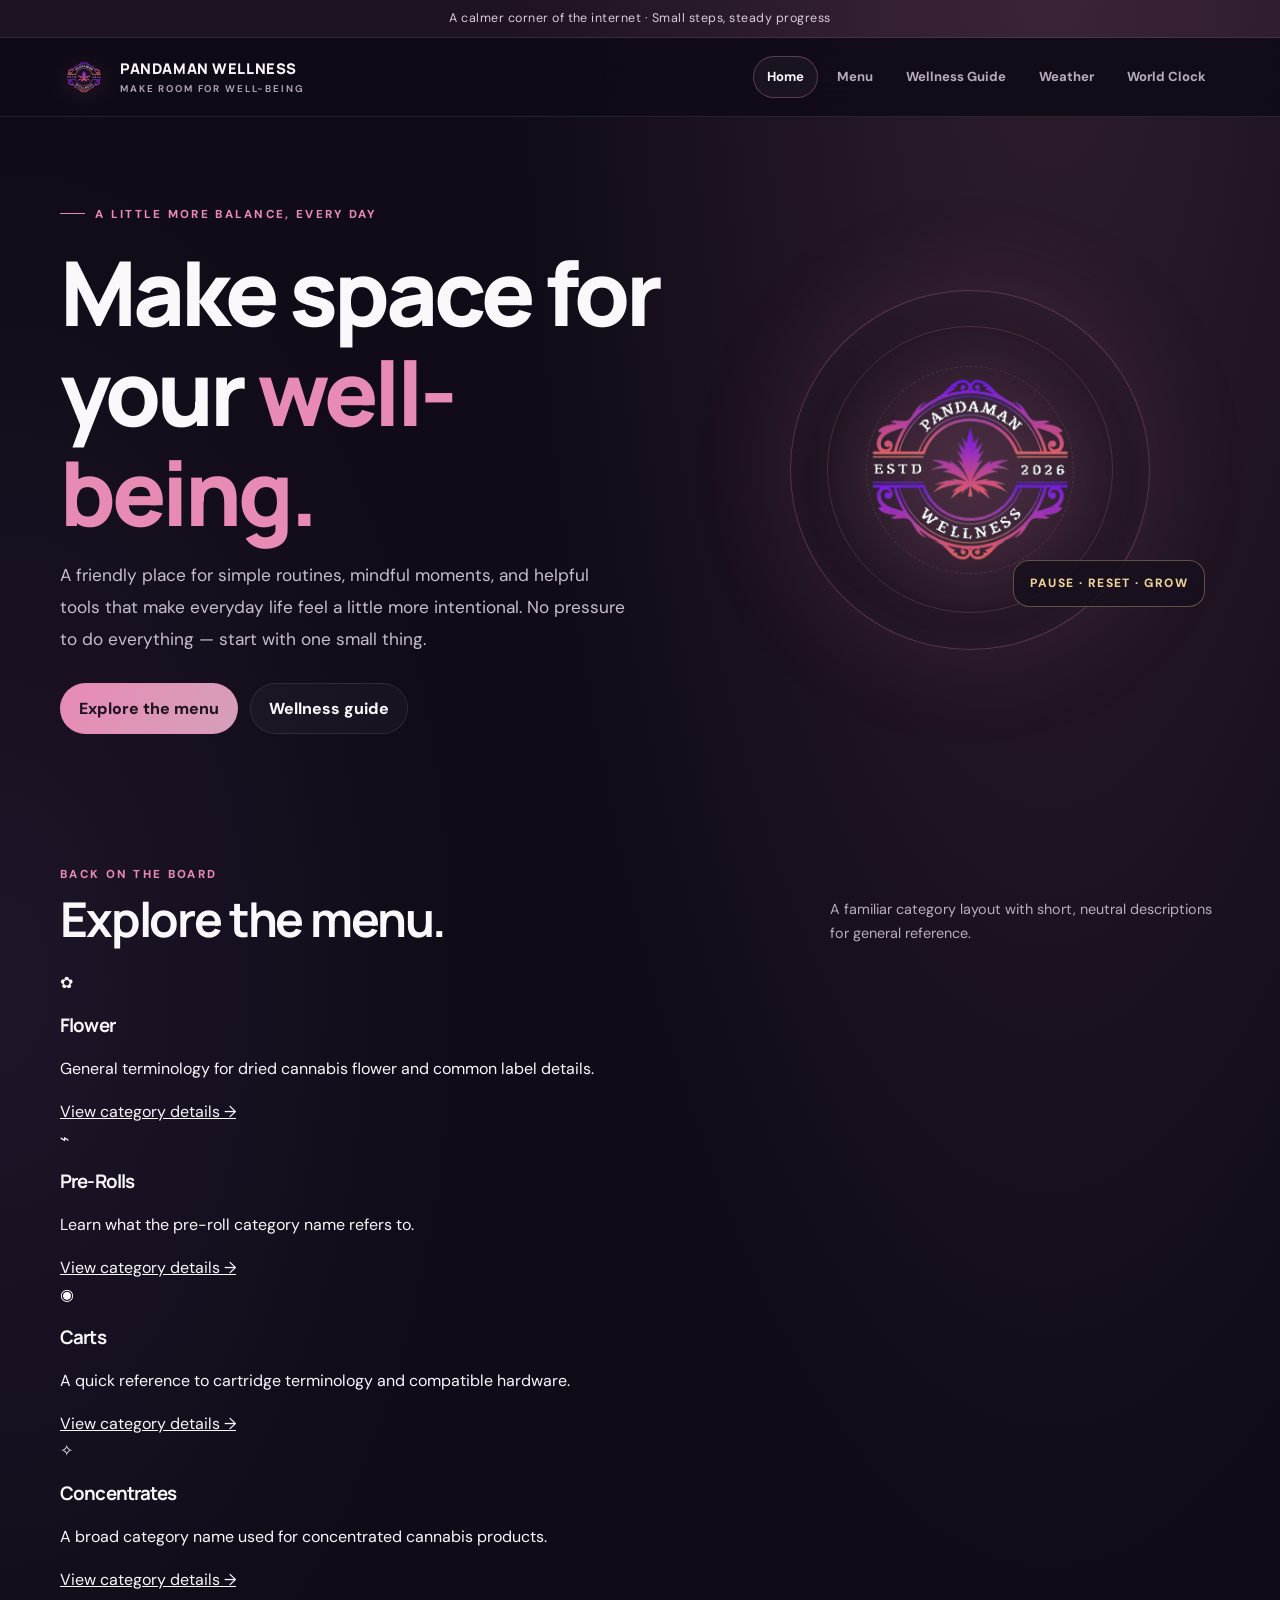
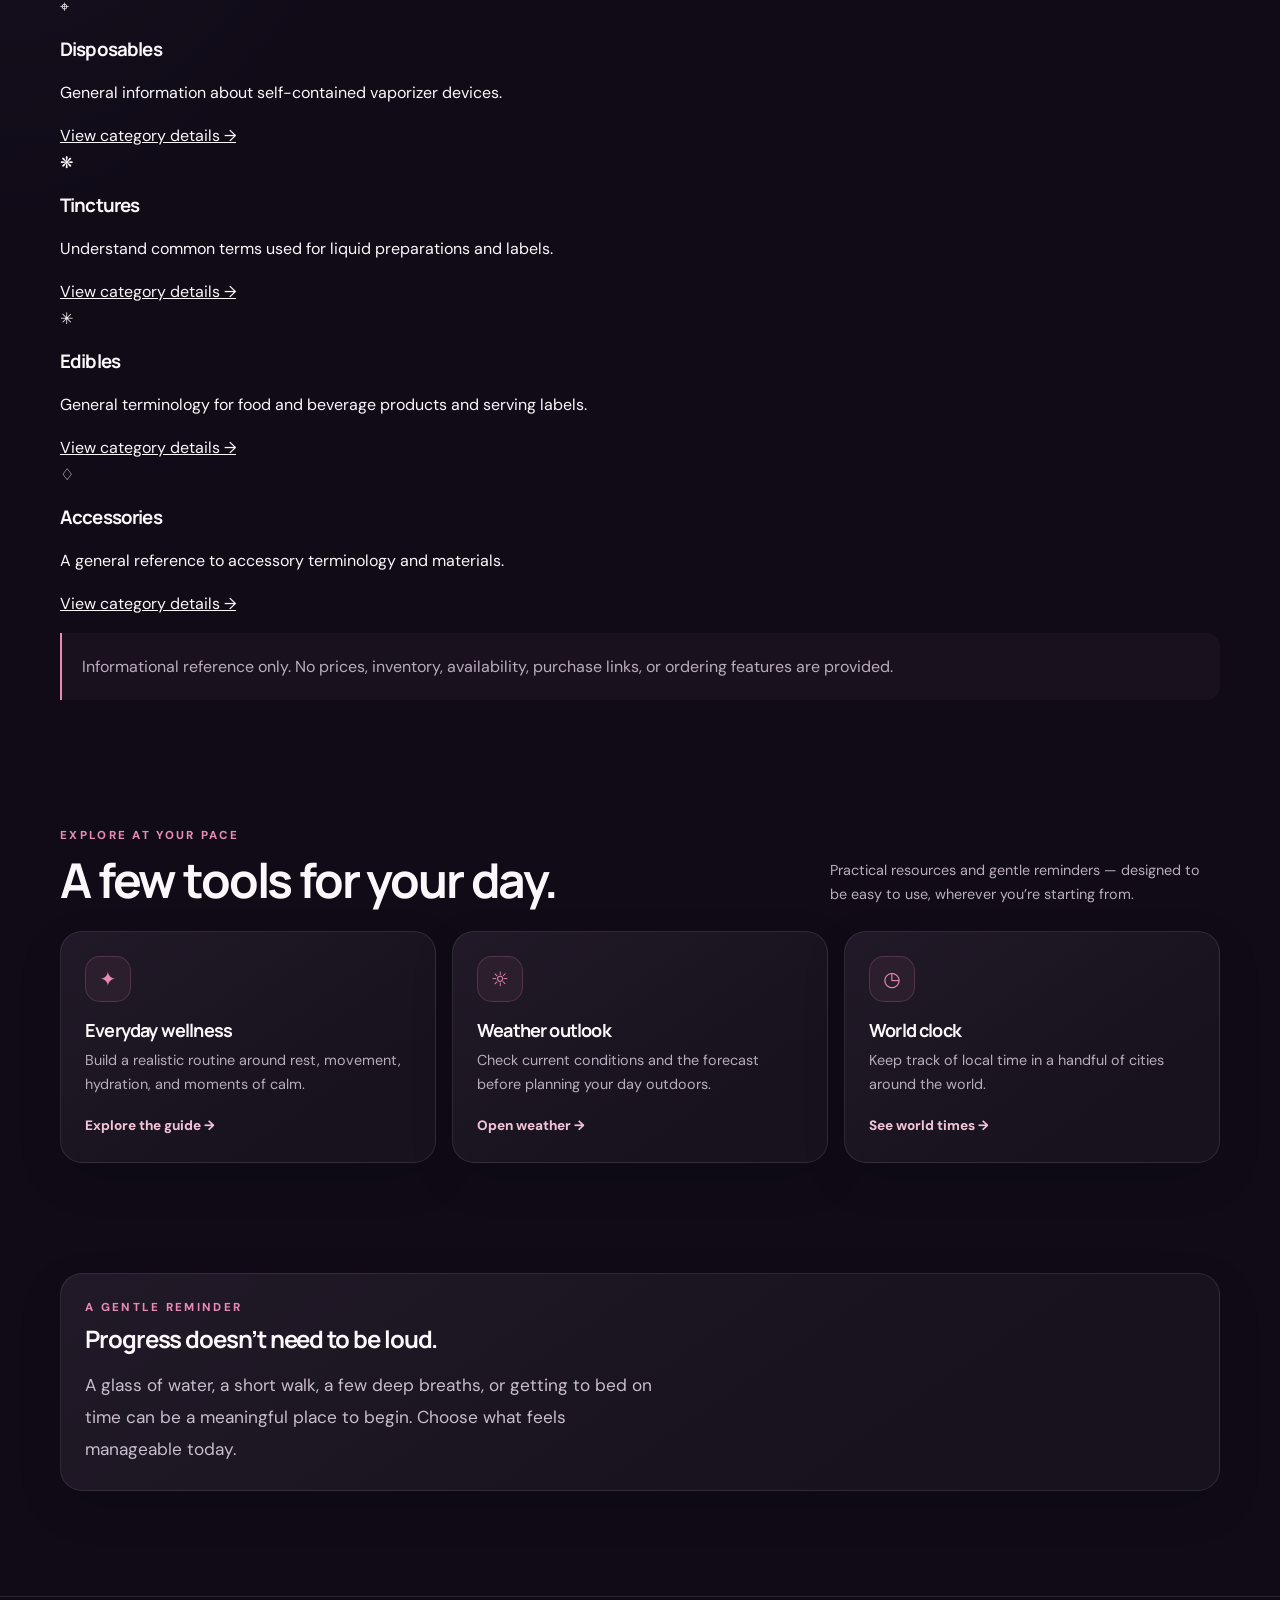
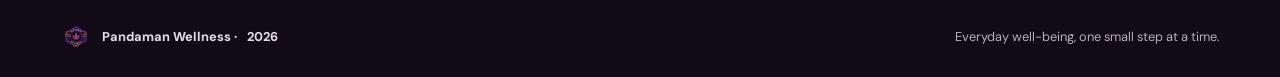
==== commit 667ce986: "Restore neon category menu on homepage" ====
--- a/index.html
+++ b/index.html
@@ -1,2 +1,2 @@
 <!doctype html>
-<html lang="en"><head><meta charset="utf-8"><meta name="viewport" content="width=device-width,initial-scale=1"><meta name="theme-color" content="#100b17"><meta name="description" content="Pandaman Wellness shares practical, approachable ideas for everyday well-being, mindful routines, weather, and time around the world."><title>Home | Pandaman Wellness</title><link rel="icon" href="assets/pandaman-logo.png"><link rel="apple-touch-icon" href="assets/pandaman-logo.png"><link rel="preconnect" href="https://fonts.googleapis.com"><link rel="preconnect" href="https://fonts.gstatic.com" crossorigin><link href="https://fonts.googleapis.com/css2?family=DM+Sans:wght@400;500;600;700;800&family=Manrope:wght@500;600;700;800&display=swap" rel="stylesheet"><link rel="stylesheet" href="assets/site.css"><script defer src="assets/site.js"></script></head><body><a class="skip" href="#main">Skip to content</a><div class="announcement">A calmer corner of the internet · Small steps, steady progress</div><header class="site-header"><div class="wrap nav"><a class="brand" href="index.html"><img src="assets/pandaman-logo.png" alt=""><span>PANDAMAN WELLNESS<small>MAKE ROOM FOR WELL-BEING</small></span></a><nav class="site-nav" aria-label="Main navigation"><a href="index.html" aria-current="page">Home</a><a href="wellness.html">Wellness Guide</a><a href="products.html">Category Guide</a><a href="weather.html">Weather</a><a href="clock.html">World Clock</a></nav></div></header><main id="main"><section class="wrap hero"><div><div class="eyebrow">A little more balance, every day</div><h1>Make space for your <em>well-being.</em></h1><p class="lead">A friendly place for simple routines, mindful moments, and helpful tools that make everyday life feel a little more intentional. No pressure to do everything — start with one small thing.</p><div class="hero-actions"><a class="btn" href="wellness.html">Explore the wellness guide</a><a class="btn secondary" href="weather.html">Check today’s weather</a></div></div><div class="hero-art"><div class="orb"></div><img class="hero-logo" src="assets/pandaman-logo.png" alt="Pandaman Wellness panda logo"><div class="hero-tag">PAUSE · RESET · GROW</div></div></section><section class="wrap section"><div class="section-head"><div><div class="kicker">Explore at your pace</div><h2>A few tools for your day.</h2></div><p>Practical resources and gentle reminders — designed to be easy to use, wherever you’re starting from.</p></div><div class="grid"><article class="card"><div class="icon" aria-hidden="true">✦</div><h3>Everyday wellness</h3><p>Build a realistic routine around rest, movement, hydration, and moments of calm.</p><a href="wellness.html">Explore the guide →</a></article><article class="card"><div class="icon" aria-hidden="true">☼</div><h3>Weather outlook</h3><p>Check current conditions and the forecast before planning your day outdoors.</p><a href="weather.html">Open weather →</a></article><article class="card"><div class="icon" aria-hidden="true">◷</div><h3>World clock</h3><p>Keep track of local time in a handful of cities around the world.</p><a href="clock.html">See world times →</a></article><article class="card"><div class="icon" aria-hidden="true">✧</div><h3>Category guide</h3><p>A neutral glossary of common product and accessory terminology.</p><a href="products.html">Explore category guide →</a></article></div></section><section class="wrap section"><div class="panel"><div class="kicker">A gentle reminder</div><h2 style="margin:.5rem 0">Progress doesn’t need to be loud.</h2><p class="lead" style="margin-bottom:0">A glass of water, a short walk, a few deep breaths, or getting to bed on time can be a meaningful place to begin. Choose what feels manageable today.</p></div></section></main><footer class="footer"><div class="wrap footer-inner"><div class="footer-brand"><img src="assets/pandaman-logo.png" alt=""> Pandaman Wellness · <span data-year></span></div><span>Everyday well-being, one small step at a time.</span></div></footer></body></html>+<html lang="en"><head><meta charset="utf-8"><meta name="viewport" content="width=device-width,initial-scale=1"><meta name="theme-color" content="#100b17"><meta name="description" content="Pandaman Wellness — everyday resources and a general category reference."><title>Home | Pandaman Wellness</title><link rel="icon" href="assets/pandaman-logo.png"><link rel="apple-touch-icon" href="assets/pandaman-logo.png"><link rel="preconnect" href="https://fonts.googleapis.com"><link rel="preconnect" href="https://fonts.gstatic.com" crossorigin><link href="https://fonts.googleapis.com/css2?family=DM+Sans:wght@400;500;600;700;800&family=Manrope:wght@500;600;700;800&display=swap" rel="stylesheet"><link rel="stylesheet" href="assets/site.css"><script defer src="assets/site.js"></script></head><body><a class="skip" href="#main">Skip to content</a><div class="announcement">A calmer corner of the internet · Small steps, steady progress</div><header class="site-header"><div class="wrap nav"><a class="brand" href="index.html"><img src="assets/pandaman-logo.png" alt=""><span>PANDAMAN WELLNESS<small>MAKE ROOM FOR WELL-BEING</small></span></a><nav class="site-nav" aria-label="Main navigation"><a href="index.html" aria-current="page">Home</a><a href="products.html">Menu</a><a href="wellness.html">Wellness Guide</a><a href="weather.html">Weather</a><a href="clock.html">World Clock</a></nav></div></header><main id="main"><section class="wrap hero"><div><div class="eyebrow">A little more balance, every day</div><h1>Make space for your <em>well-being.</em></h1><p class="lead">A friendly place for simple routines, mindful moments, and helpful tools that make everyday life feel a little more intentional. No pressure to do everything — start with one small thing.</p><div class="hero-actions"><a class="btn" href="products.html">Explore the menu</a><a class="btn secondary" href="wellness.html">Wellness guide</a></div></div><div class="hero-art"><div class="orb"></div><img class="hero-logo" src="assets/pandaman-logo.png" alt="Pandaman Wellness panda logo"><div class="hero-tag">PAUSE · RESET · GROW</div></div></section><section class="wrap section"><div class="section-head"><div><div class="kicker">Back on the board</div><h2>Explore the menu.</h2></div><p>A familiar category layout with short, neutral descriptions for general reference.</p></div><div class="menu-grid home-menu"><article class="menu-panel"><div class="menu-title"><span>✿</span><h3>Flower</h3></div><p>General terminology for dried cannabis flower and common label details.</p><a class="menu-more" href="products.html#flower">View category details →</a></article><article class="menu-panel"><div class="menu-title"><span>⌁</span><h3>Pre-Rolls</h3></div><p>Learn what the pre-roll category name refers to.</p><a class="menu-more" href="products.html#pre-rolls">View category details →</a></article><article class="menu-panel"><div class="menu-title"><span>◉</span><h3>Carts</h3></div><p>A quick reference to cartridge terminology and compatible hardware.</p><a class="menu-more" href="products.html#carts">View category details →</a></article><article class="menu-panel"><div class="menu-title"><span>✧</span><h3>Concentrates</h3></div><p>A broad category name used for concentrated cannabis products.</p><a class="menu-more" href="products.html#concentrates">View category details →</a></article><article class="menu-panel"><div class="menu-title"><span>⌖</span><h3>Disposables</h3></div><p>General information about self-contained vaporizer devices.</p><a class="menu-more" href="products.html#disposables">View category details →</a></article><article class="menu-panel"><div class="menu-title"><span>❋</span><h3>Tinctures</h3></div><p>Understand common terms used for liquid preparations and labels.</p><a class="menu-more" href="products.html#tinctures">View category details →</a></article><article class="menu-panel"><div class="menu-title"><span>✳</span><h3>Edibles</h3></div><p>General terminology for food and beverage products and serving labels.</p><a class="menu-more" href="products.html#edibles">View category details →</a></article><article class="menu-panel"><div class="menu-title"><span>♢</span><h3>Accessories</h3></div><p>A general reference to accessory terminology and materials.</p><a class="menu-more" href="products.html#accessories">View category details →</a></article></div><p class="note">Informational reference only. No prices, inventory, availability, purchase links, or ordering features are provided.</p></section><section class="wrap section"><div class="section-head"><div><div class="kicker">Explore at your pace</div><h2>A few tools for your day.</h2></div><p>Practical resources and gentle reminders — designed to be easy to use, wherever you’re starting from.</p></div><div class="grid"><article class="card"><div class="icon" aria-hidden="true">✦</div><h3>Everyday wellness</h3><p>Build a realistic routine around rest, movement, hydration, and moments of calm.</p><a href="wellness.html">Explore the guide →</a></article><article class="card"><div class="icon" aria-hidden="true">☼</div><h3>Weather outlook</h3><p>Check current conditions and the forecast before planning your day outdoors.</p><a href="weather.html">Open weather →</a></article><article class="card"><div class="icon" aria-hidden="true">◷</div><h3>World clock</h3><p>Keep track of local time in a handful of cities around the world.</p><a href="clock.html">See world times →</a></article></div></section><section class="wrap section"><div class="panel"><div class="kicker">A gentle reminder</div><h2 style="margin:.5rem 0">Progress doesn’t need to be loud.</h2><p class="lead" style="margin-bottom:0">A glass of water, a short walk, a few deep breaths, or getting to bed on time can be a meaningful place to begin. Choose what feels manageable today.</p></div></section></main><footer class="footer"><div class="wrap footer-inner"><div class="footer-brand"><img src="assets/pandaman-logo.png" alt=""> Pandaman Wellness · <span data-year></span></div><span>Everyday well-being, one small step at a time.</span></div></footer></body></html>
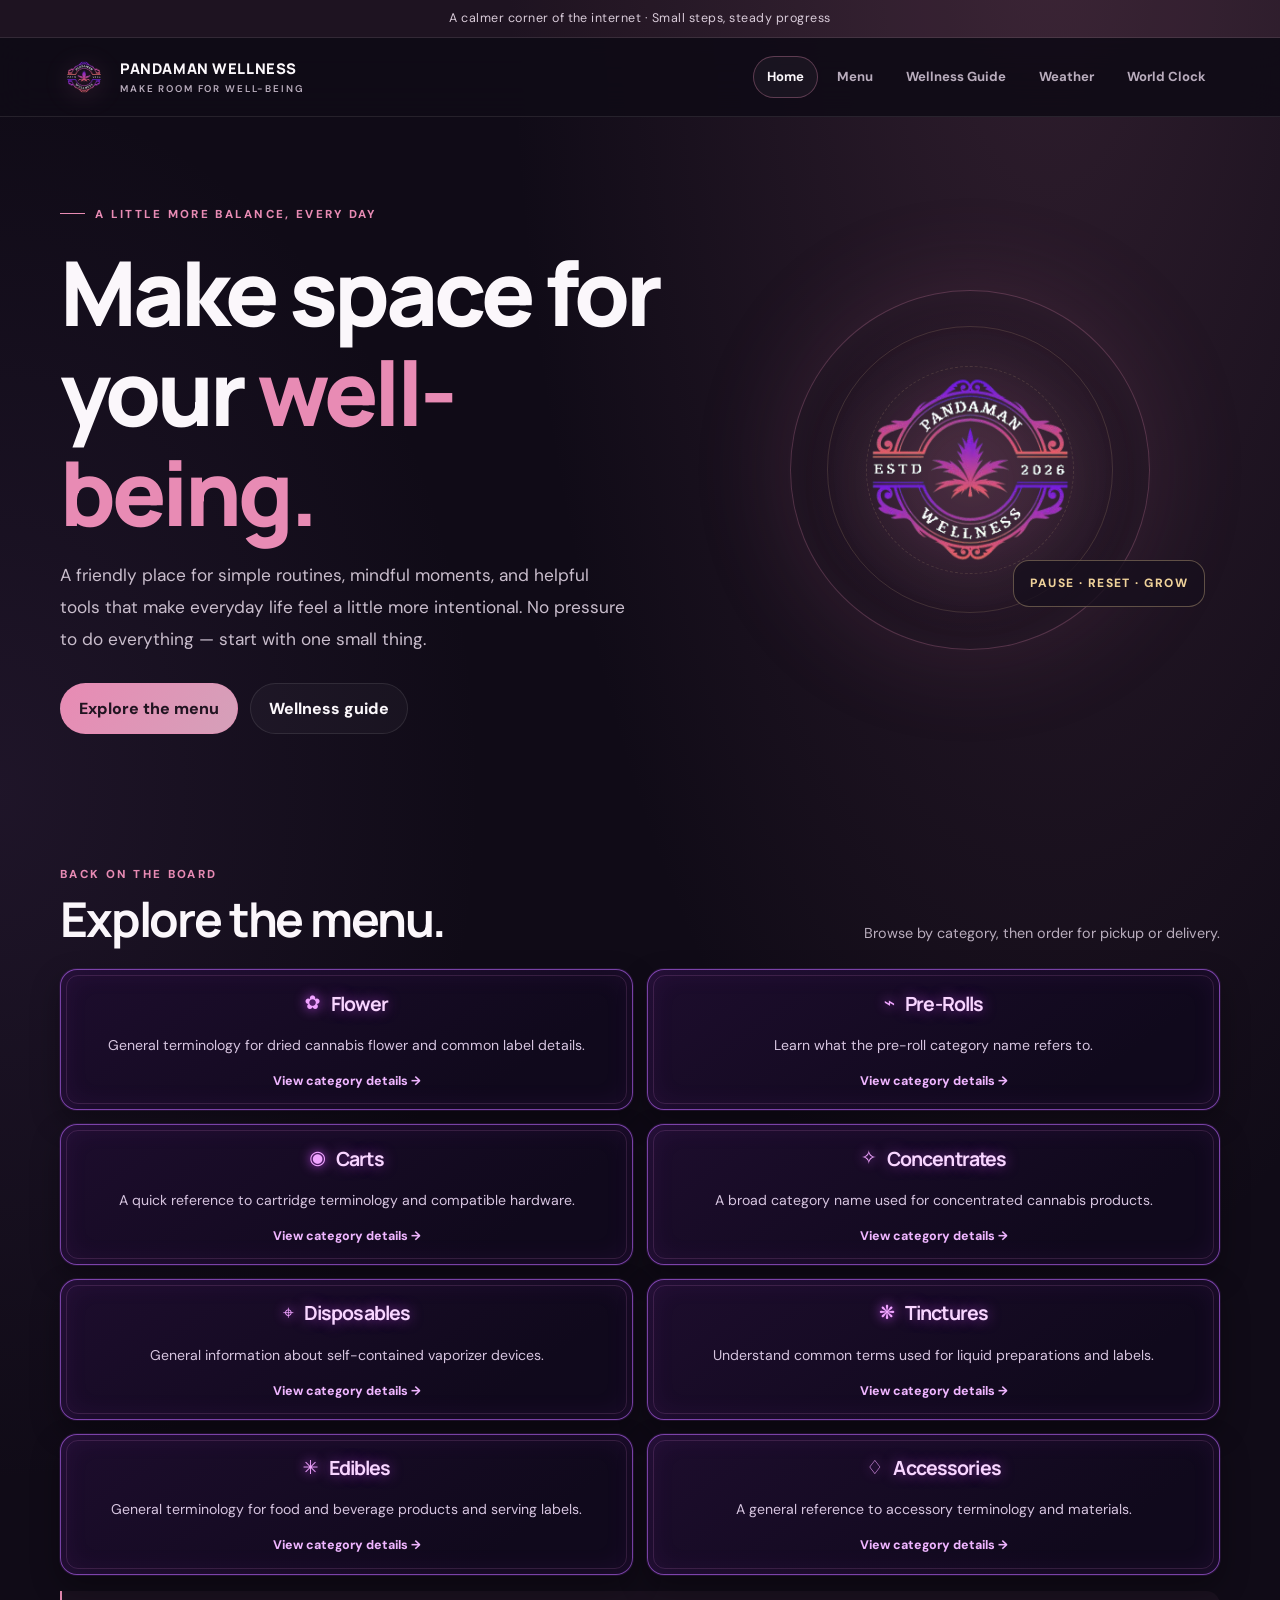
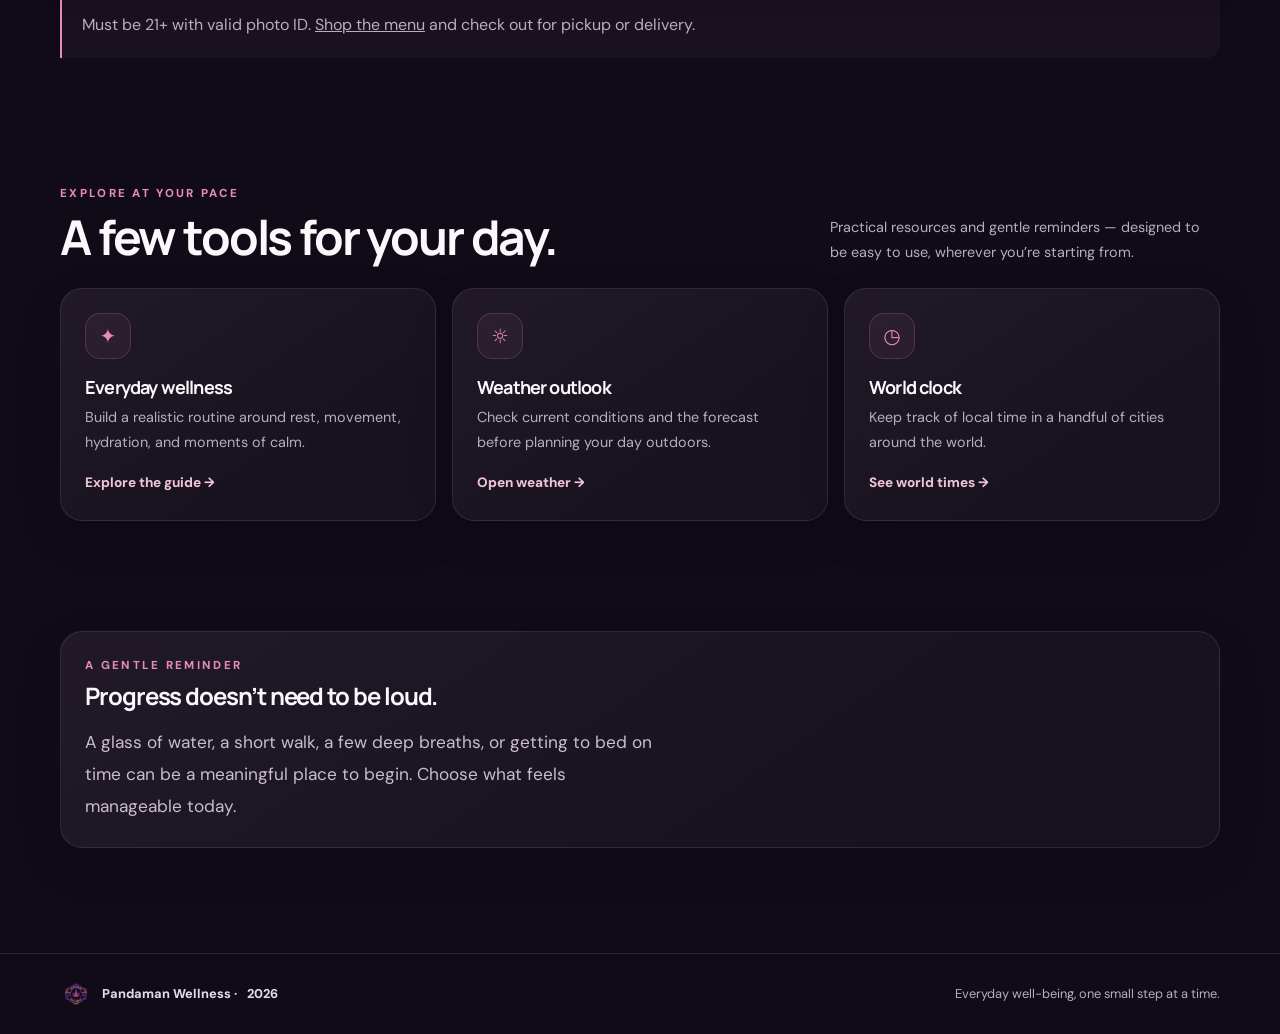
==== commit eb6462a3: "Add files via upload" ====
--- a/index.html
+++ b/index.html
@@ -1,2 +1,2 @@
 <!doctype html>
-<html lang="en"><head><meta charset="utf-8"><meta name="viewport" content="width=device-width,initial-scale=1"><meta name="theme-color" content="#100b17"><meta name="description" content="Pandaman Wellness — everyday resources and a general category reference."><title>Home | Pandaman Wellness</title><link rel="icon" href="assets/pandaman-logo.png"><link rel="apple-touch-icon" href="assets/pandaman-logo.png"><link rel="preconnect" href="https://fonts.googleapis.com"><link rel="preconnect" href="https://fonts.gstatic.com" crossorigin><link href="https://fonts.googleapis.com/css2?family=DM+Sans:wght@400;500;600;700;800&family=Manrope:wght@500;600;700;800&display=swap" rel="stylesheet"><link rel="stylesheet" href="assets/site.css"><script defer src="assets/site.js"></script></head><body><a class="skip" href="#main">Skip to content</a><div class="announcement">A calmer corner of the internet · Small steps, steady progress</div><header class="site-header"><div class="wrap nav"><a class="brand" href="index.html"><img src="assets/pandaman-logo.png" alt=""><span>PANDAMAN WELLNESS<small>MAKE ROOM FOR WELL-BEING</small></span></a><nav class="site-nav" aria-label="Main navigation"><a href="index.html" aria-current="page">Home</a><a href="products.html">Menu</a><a href="wellness.html">Wellness Guide</a><a href="weather.html">Weather</a><a href="clock.html">World Clock</a></nav></div></header><main id="main"><section class="wrap hero"><div><div class="eyebrow">A little more balance, every day</div><h1>Make space for your <em>well-being.</em></h1><p class="lead">A friendly place for simple routines, mindful moments, and helpful tools that make everyday life feel a little more intentional. No pressure to do everything — start with one small thing.</p><div class="hero-actions"><a class="btn" href="products.html">Explore the menu</a><a class="btn secondary" href="wellness.html">Wellness guide</a></div></div><div class="hero-art"><div class="orb"></div><img class="hero-logo" src="assets/pandaman-logo.png" alt="Pandaman Wellness panda logo"><div class="hero-tag">PAUSE · RESET · GROW</div></div></section><section class="wrap section"><div class="section-head"><div><div class="kicker">Back on the board</div><h2>Explore the menu.</h2></div><p>A familiar category layout with short, neutral descriptions for general reference.</p></div><div class="menu-grid home-menu"><article class="menu-panel"><div class="menu-title"><span>✿</span><h3>Flower</h3></div><p>General terminology for dried cannabis flower and common label details.</p><a class="menu-more" href="products.html#flower">View category details →</a></article><article class="menu-panel"><div class="menu-title"><span>⌁</span><h3>Pre-Rolls</h3></div><p>Learn what the pre-roll category name refers to.</p><a class="menu-more" href="products.html#pre-rolls">View category details →</a></article><article class="menu-panel"><div class="menu-title"><span>◉</span><h3>Carts</h3></div><p>A quick reference to cartridge terminology and compatible hardware.</p><a class="menu-more" href="products.html#carts">View category details →</a></article><article class="menu-panel"><div class="menu-title"><span>✧</span><h3>Concentrates</h3></div><p>A broad category name used for concentrated cannabis products.</p><a class="menu-more" href="products.html#concentrates">View category details →</a></article><article class="menu-panel"><div class="menu-title"><span>⌖</span><h3>Disposables</h3></div><p>General information about self-contained vaporizer devices.</p><a class="menu-more" href="products.html#disposables">View category details →</a></article><article class="menu-panel"><div class="menu-title"><span>❋</span><h3>Tinctures</h3></div><p>Understand common terms used for liquid preparations and labels.</p><a class="menu-more" href="products.html#tinctures">View category details →</a></article><article class="menu-panel"><div class="menu-title"><span>✳</span><h3>Edibles</h3></div><p>General terminology for food and beverage products and serving labels.</p><a class="menu-more" href="products.html#edibles">View category details →</a></article><article class="menu-panel"><div class="menu-title"><span>♢</span><h3>Accessories</h3></div><p>A general reference to accessory terminology and materials.</p><a class="menu-more" href="products.html#accessories">View category details →</a></article></div><p class="note">Informational reference only. No prices, inventory, availability, purchase links, or ordering features are provided.</p></section><section class="wrap section"><div class="section-head"><div><div class="kicker">Explore at your pace</div><h2>A few tools for your day.</h2></div><p>Practical resources and gentle reminders — designed to be easy to use, wherever you’re starting from.</p></div><div class="grid"><article class="card"><div class="icon" aria-hidden="true">✦</div><h3>Everyday wellness</h3><p>Build a realistic routine around rest, movement, hydration, and moments of calm.</p><a href="wellness.html">Explore the guide →</a></article><article class="card"><div class="icon" aria-hidden="true">☼</div><h3>Weather outlook</h3><p>Check current conditions and the forecast before planning your day outdoors.</p><a href="weather.html">Open weather →</a></article><article class="card"><div class="icon" aria-hidden="true">◷</div><h3>World clock</h3><p>Keep track of local time in a handful of cities around the world.</p><a href="clock.html">See world times →</a></article></div></section><section class="wrap section"><div class="panel"><div class="kicker">A gentle reminder</div><h2 style="margin:.5rem 0">Progress doesn’t need to be loud.</h2><p class="lead" style="margin-bottom:0">A glass of water, a short walk, a few deep breaths, or getting to bed on time can be a meaningful place to begin. Choose what feels manageable today.</p></div></section></main><footer class="footer"><div class="wrap footer-inner"><div class="footer-brand"><img src="assets/pandaman-logo.png" alt=""> Pandaman Wellness · <span data-year></span></div><span>Everyday well-being, one small step at a time.</span></div></footer></body></html>+<html lang="en"><head><meta charset="utf-8"><meta name="viewport" content="width=device-width,initial-scale=1"><meta name="theme-color" content="#100b17"><meta name="description" content="Pandaman Wellness — everyday resources and a general category reference."><title>Home | Pandaman Wellness</title><link rel="icon" href="assets/pandaman-logo.png"><link rel="apple-touch-icon" href="assets/pandaman-logo.png"><link rel="preconnect" href="https://fonts.googleapis.com"><link rel="preconnect" href="https://fonts.gstatic.com" crossorigin><link href="https://fonts.googleapis.com/css2?family=DM+Sans:wght@400;500;600;700;800&family=Manrope:wght@500;600;700;800&display=swap" rel="stylesheet"><link rel="stylesheet" href="assets/site.css"><script defer src="assets/site.js"></script><script defer src="assets/catalog.js"></script><script defer src="assets/cart.js"></script></head><body><a class="skip" href="#main">Skip to content</a><div class="announcement">A calmer corner of the internet · Small steps, steady progress</div><header class="site-header"><div class="wrap nav"><a class="brand" href="index.html"><img src="assets/pandaman-logo.png" alt=""><span>PANDAMAN WELLNESS<small>MAKE ROOM FOR WELL-BEING</small></span></a><nav class="site-nav" aria-label="Main navigation"><a href="index.html" aria-current="page">Home</a><a href="products.html">Menu</a><a href="wellness.html">Wellness Guide</a><a href="weather.html">Weather</a><a href="clock.html">World Clock</a></nav></div></header><main id="main"><section class="wrap hero"><div><div class="eyebrow">A little more balance, every day</div><h1>Make space for your <em>well-being.</em></h1><p class="lead">A friendly place for simple routines, mindful moments, and helpful tools that make everyday life feel a little more intentional. No pressure to do everything — start with one small thing.</p><div class="hero-actions"><a class="btn" href="products.html">Explore the menu</a><a class="btn secondary" href="wellness.html">Wellness guide</a></div></div><div class="hero-art"><div class="orb"></div><img class="hero-logo" src="assets/pandaman-logo.png" alt="Pandaman Wellness panda logo"><div class="hero-tag">PAUSE · RESET · GROW</div></div></section><section class="wrap section"><div class="section-head"><div><div class="kicker">Back on the board</div><h2>Explore the menu.</h2></div><p>Browse by category, then order for pickup or delivery.</p></div><div class="menu-grid home-menu"><article class="menu-panel"><div class="menu-title"><span>✿</span><h3>Flower</h3></div><p>General terminology for dried cannabis flower and common label details.</p><a class="menu-more" href="products.html#flower">View category details →</a></article><article class="menu-panel"><div class="menu-title"><span>⌁</span><h3>Pre-Rolls</h3></div><p>Learn what the pre-roll category name refers to.</p><a class="menu-more" href="products.html#pre-rolls">View category details →</a></article><article class="menu-panel"><div class="menu-title"><span>◉</span><h3>Carts</h3></div><p>A quick reference to cartridge terminology and compatible hardware.</p><a class="menu-more" href="products.html#carts">View category details →</a></article><article class="menu-panel"><div class="menu-title"><span>✧</span><h3>Concentrates</h3></div><p>A broad category name used for concentrated cannabis products.</p><a class="menu-more" href="products.html#concentrates">View category details →</a></article><article class="menu-panel"><div class="menu-title"><span>⌖</span><h3>Disposables</h3></div><p>General information about self-contained vaporizer devices.</p><a class="menu-more" href="products.html#disposables">View category details →</a></article><article class="menu-panel"><div class="menu-title"><span>❋</span><h3>Tinctures</h3></div><p>Understand common terms used for liquid preparations and labels.</p><a class="menu-more" href="products.html#tinctures">View category details →</a></article><article class="menu-panel"><div class="menu-title"><span>✳</span><h3>Edibles</h3></div><p>General terminology for food and beverage products and serving labels.</p><a class="menu-more" href="products.html#edibles">View category details →</a></article><article class="menu-panel"><div class="menu-title"><span>♢</span><h3>Accessories</h3></div><p>A general reference to accessory terminology and materials.</p><a class="menu-more" href="products.html#accessories">View category details →</a></article></div><p class="note">Must be 21+ with valid photo ID. <a href="products.html">Shop the menu</a> and check out for pickup or delivery.</p></section><section class="wrap section"><div class="section-head"><div><div class="kicker">Explore at your pace</div><h2>A few tools for your day.</h2></div><p>Practical resources and gentle reminders — designed to be easy to use, wherever you’re starting from.</p></div><div class="grid"><article class="card"><div class="icon" aria-hidden="true">✦</div><h3>Everyday wellness</h3><p>Build a realistic routine around rest, movement, hydration, and moments of calm.</p><a href="wellness.html">Explore the guide →</a></article><article class="card"><div class="icon" aria-hidden="true">☼</div><h3>Weather outlook</h3><p>Check current conditions and the forecast before planning your day outdoors.</p><a href="weather.html">Open weather →</a></article><article class="card"><div class="icon" aria-hidden="true">◷</div><h3>World clock</h3><p>Keep track of local time in a handful of cities around the world.</p><a href="clock.html">See world times →</a></article></div></section><section class="wrap section"><div class="panel"><div class="kicker">A gentle reminder</div><h2 style="margin:.5rem 0">Progress doesn’t need to be loud.</h2><p class="lead" style="margin-bottom:0">A glass of water, a short walk, a few deep breaths, or getting to bed on time can be a meaningful place to begin. Choose what feels manageable today.</p></div></section></main><footer class="footer"><div class="wrap footer-inner"><div class="footer-brand"><img src="assets/pandaman-logo.png" alt=""> Pandaman Wellness · <span data-year></span></div><span>Everyday well-being, one small step at a time.</span></div></footer></body></html>
--- a/assets/site.css
+++ b/assets/site.css
@@ -1 +1,22 @@
-:root{color-scheme:dark;--bg:#100b17;--surface:#191321;--surface2:#211829;--ink:#fbf7fb;--muted:#b9adbd;--line:#ffffff18;--pink:#e88bb4;--gold:#efd29a;--plum:#6b456f;--radius:22px;box-sizing:border-box}*,*:before,*:after{box-sizing:inherit}html{scroll-behavior:smooth;scroll-padding-top:100px}body{margin:0;min-width:320px;min-height:100vh;background:radial-gradient(ellipse at 82% -5%,#70445c55,transparent 34rem),radial-gradient(ellipse at 0 30%,#56396b35,transparent 30rem),var(--bg);color:var(--ink);font:400 16px/1.7 'DM Sans',system-ui,sans-serif}a{color:inherit}a:focus-visible,button:focus-visible,input:focus-visible{outline:3px solid var(--gold);outline-offset:4px}.wrap{width:min(1160px,calc(100% - 40px));margin-inline:auto}.skip{position:absolute;top:-60px;left:16px;z-index:30;padding:10px 15px;background:var(--gold);color:#170f19;border-radius:10px}.skip:focus{top:12px}.announcement{padding:8px 16px;text-align:center;background:#e88bb410;border-bottom:1px solid var(--line);color:#d9cbd9;font-size:.78rem;letter-spacing:.04em}.site-header{position:sticky;top:0;z-index:20;background:#100b17e8;backdrop-filter:blur(18px);border-bottom:1px solid var(--line)}.nav{min-height:78px;display:flex;align-items:center;justify-content:space-between;gap:24px}.brand{display:flex;align-items:center;gap:12px;text-decoration:none;font:800 .92rem/1.15 Manrope,sans-serif;letter-spacing:.04em}.brand img{width:48px;height:48px;object-fit:contain;filter:drop-shadow(0 4px 12px #e88bb455)}.brand small{display:block;margin-top:5px;color:var(--muted);font:600 .61rem 'DM Sans',sans-serif;letter-spacing:.19em}.site-nav{display:flex;align-items:center;gap:5px;flex-wrap:wrap}.site-nav a{padding:9px 13px;border:1px solid transparent;border-radius:999px;color:var(--muted);font-size:.82rem;font-weight:700;text-decoration:none;transition:.2s}.site-nav a:hover,.site-nav a[aria-current=page]{color:var(--ink);background:#ffffff0a;border-color:#e88bb455}.hero{display:grid;grid-template-columns:1.1fr .9fr;align-items:center;gap:50px;padding:88px 0 76px}.eyebrow,.kicker{color:var(--pink);font-size:.72rem;font-weight:800;letter-spacing:.2em;text-transform:uppercase}.eyebrow:before{content:'';display:inline-block;width:25px;height:1px;margin:0 10px 4px 0;background:var(--pink)}h1,h2,h3{font-family:Manrope,'DM Sans',sans-serif;line-height:1.12;letter-spacing:-.045em}h1{margin:17px 0;font-size:clamp(3.1rem,7vw,6.2rem);font-weight:800}h1 em{color:var(--pink);font-style:normal}.lead{max-width:570px;color:#c9bdcc;font-size:1.08rem;line-height:1.85}.hero-actions{display:flex;gap:12px;flex-wrap:wrap;margin-top:27px}.btn{display:inline-flex;align-items:center;justify-content:center;min-height:46px;padding:11px 18px;border:1px solid #e88bb466;border-radius:999px;background:linear-gradient(120deg,#e88bb4,#d5a0b9);color:#211421;font-weight:800;text-decoration:none;transition:transform .2s,filter .2s}.btn:hover{transform:translateY(-2px);filter:brightness(1.08)}.btn.secondary{background:#ffffff08;color:var(--ink);border-color:var(--line)}.hero-art{position:relative;display:grid;min-height:360px;place-items:center}.orb{position:absolute;width:min(80%,360px);aspect-ratio:1;border:1px solid #e88bb444;border-radius:50%;background:radial-gradient(circle,#e88bb41c,transparent 68%);box-shadow:0 0 100px #9e567b30,inset 0 0 60px #e88bb40c}.orb:before,.orb:after{content:'';position:absolute;inset:10%;border:1px solid #efd29a25;border-radius:50%}.orb:after{inset:21%;border-style:dashed}.hero-logo{position:relative;width:min(68%,280px);max-height:290px;object-fit:contain;filter:drop-shadow(0 12px 35px #e88bb455);animation:float 6s ease-in-out infinite}.hero-tag{position:absolute;right:3%;bottom:12%;padding:12px 16px;border:1px solid #efd29a55;border-radius:16px;background:#17101dcc;color:var(--gold);font-size:.75rem;font-weight:800;letter-spacing:.12em}@keyframes float{50%{transform:translateY(-8px)}}.section{padding:55px 0}.section-head{display:flex;align-items:end;justify-content:space-between;gap:24px;margin-bottom:24px}.section-head h2{margin:7px 0 0;font-size:clamp(1.9rem,4vw,3rem)}.section-head p{max-width:390px;margin:0;color:var(--muted);font-size:.9rem}.grid{display:grid;grid-template-columns:repeat(3,minmax(0,1fr));gap:16px}.card,.panel{padding:24px;border:1px solid var(--line);border-radius:var(--radius);background:linear-gradient(145deg,#211927,#17121d 75%);box-shadow:0 16px 44px #0002}.card{transition:transform .2s,border-color .2s}.card:hover{transform:translateY(-4px);border-color:#e88bb455}.icon{display:grid;width:46px;height:46px;place-items:center;margin-bottom:18px;border:1px solid #e88bb433;border-radius:15px;background:#e88bb410;color:var(--pink);font-size:1.25rem}.card h3{margin:0 0 8px;font-size:1.13rem}.card p{margin:0;color:var(--muted);font-size:.9rem}.card a{display:inline-block;margin-top:17px;color:#f0c3d7;font-size:.85rem;font-weight:800;text-decoration:none}.card a:hover{text-decoration:underline}.page-intro{padding:64px 0 30px}.page-intro h1{font-size:clamp(2.8rem,6vw,5rem)}.page-intro p{max-width:650px;color:var(--muted);font-size:1.02rem}.clock-grid{display:grid;grid-template-columns:repeat(3,minmax(0,1fr));gap:16px}.clock-card{padding:22px;border:1px solid var(--line);border-radius:20px;background:linear-gradient(145deg,#211927,#17121d)}.city-row{display:flex;justify-content:space-between;gap:10px}.city{font-weight:800;font-family:Manrope}.zone,.date,.meta{color:var(--muted);font-size:.8rem}.daypart{padding:4px 8px;border:1px solid #e88bb433;border-radius:999px;color:#efc3d7;font-size:.63rem;font-weight:800}.time{margin:17px 0 2px;color:#f4d7e5;font:800 clamp(2rem,4vw,2.7rem)/1.2 Manrope,monospace;font-variant-numeric:tabular-nums;letter-spacing:-.05em}.card-bottom{display:flex;justify-content:space-between;gap:10px;margin-top:14px;padding-top:12px;border-top:1px solid var(--line);color:var(--muted);font-size:.75rem}.live-status{margin:18px 0 0;color:var(--muted);font-size:.82rem}.live-status strong{color:#a8d9ba}.search-form{display:flex;gap:10px;max-width:700px;margin:22px 0}.search-form input{flex:1;min-width:0;padding:13px 16px;border:1px solid var(--line);border-radius:14px;background:#17111f;color:var(--ink);font:inherit}.search-form button{cursor:pointer}.status{min-height:1.5em;color:var(--muted)}.status.error{color:#ffabb6}.current{display:grid;grid-template-columns:1fr 1fr;gap:25px;align-items:center}.place{margin:0;font-size:1.6rem}.condition{color:var(--muted)}.temperature{display:flex;align-items:center;gap:15px}.temp{font:800 4rem Manrope}.weather-icon{font-size:2.6rem}.current-right{display:grid;grid-template-columns:repeat(2,1fr);gap:14px;margin:0}.metric{padding:15px;border:1px solid var(--line);border-radius:15px;background:#ffffff05}.metric dt{color:var(--muted);font-size:.78rem}.metric dd{margin:4px 0 0;font:800 1.2rem Manrope}.hourly{display:grid;grid-template-columns:repeat(6,minmax(0,1fr));gap:10px}.hour-card{text-align:center;padding:14px 8px}.hour-card time,.hour-card small{display:block;color:var(--muted);font-size:.75rem}.hour-card strong{display:block;margin:7px 0;font:800 1.2rem Manrope}.small-icon{display:block;font-size:1.5rem}.daily{display:grid;gap:9px}.day-card{display:grid;grid-template-columns:1.1fr .5fr 1.5fr 1fr;align-items:center;gap:12px;padding:14px 18px}.day-icon{font-size:1.4rem}.day-condition,.day-name{font-size:.85rem}.day-temps{display:flex;justify-content:flex-end;gap:14px}.day-temps span{color:var(--muted)}.footer{margin-top:50px;border-top:1px solid var(--line)}.footer-inner{display:flex;justify-content:space-between;align-items:center;gap:18px;padding:24px 0;color:var(--muted);font-size:.8rem}.footer-brand{display:flex;align-items:center;gap:10px;color:#e5d9e6;font-weight:800}.footer-brand img{width:32px;height:32px;object-fit:contain}.footer a{color:#e9b5cc}.note{padding:20px;border-left:2px solid var(--pink);border-radius:0 14px 14px 0;background:#e88bb40c;color:var(--muted)}.checklist{display:grid;gap:12px}.checklist label{display:flex;gap:12px;align-items:center;padding:13px 15px;border:1px solid var(--line);border-radius:13px;background:#ffffff05}.checklist input{accent-color:var(--pink);width:18px;height:18px}.progress-track{height:7px;overflow:hidden;border-radius:99px;background:#ffffff16}.progress-fill{height:100%;width:0;background:linear-gradient(90deg,var(--pink),var(--gold));transition:width .2s}@media(max-width:850px){.hero{gap:20px}.grid,.clock-grid{grid-template-columns:repeat(2,minmax(0,1fr))}.hourly{grid-template-columns:repeat(4,minmax(0,1fr))}}@media(max-width:620px){.wrap{width:calc(100% - 28px)}.nav{padding:10px 0;flex-direction:column;gap:8px}.site-nav{justify-content:center}.site-nav a{padding:8px 10px;font-size:.75rem}.brand img{width:40px;height:40px}.hero{grid-template-columns:1fr;gap:0;padding:55px 0 30px;text-align:center}.eyebrow{justify-content:center}.hero-actions{justify-content:center}.hero-art{min-height:260px}.orb{width:245px}.hero-logo{width:60%;max-height:220px}.hero-tag{right:4%;bottom:4%}.section{padding:38px 0}.section-head{display:block}.section-head p{margin-top:10px}.grid,.clock-grid{grid-template-columns:1fr}.page-intro{padding:42px 0 20px}.page-intro h1{font-size:clamp(2.8rem,13vw,4rem)}.current{grid-template-columns:1fr}.hourly{grid-template-columns:repeat(3,minmax(0,1fr))}.day-card{grid-template-columns:1fr auto auto}.day-condition{display:none}.search-form{flex-direction:column}.footer-inner{align-items:flex-start;flex-direction:column}}@media(prefers-reduced-motion:reduce){html{scroll-behavior:auto}*,*:before,*:after{animation:none!important;transition:none!important}}+:root{color-scheme:dark;--bg:#100b17;--surface:#191321;--surface2:#211829;--ink:#fbf7fb;--muted:#b9adbd;--line:#ffffff18;--pink:#e88bb4;--gold:#efd29a;--plum:#6b456f;--radius:22px;box-sizing:border-box}*,*:before,*:after{box-sizing:inherit}html{scroll-behavior:smooth;scroll-padding-top:100px}body{margin:0;min-width:320px;min-height:100vh;background:radial-gradient(ellipse at 82% -5%,#70445c55,transparent 34rem),radial-gradient(ellipse at 0 30%,#56396b35,transparent 30rem),var(--bg);color:var(--ink);font:400 16px/1.7 'DM Sans',system-ui,sans-serif}a{color:inherit}a:focus-visible,button:focus-visible,input:focus-visible{outline:3px solid var(--gold);outline-offset:4px}.wrap{width:min(1160px,calc(100% - 40px));margin-inline:auto}.skip{position:absolute;top:-60px;left:16px;z-index:30;padding:10px 15px;background:var(--gold);color:#170f19;border-radius:10px}.skip:focus{top:12px}.announcement{padding:8px 16px;text-align:center;background:#e88bb410;border-bottom:1px solid var(--line);color:#d9cbd9;font-size:.78rem;letter-spacing:.04em}.site-header{position:sticky;top:0;z-index:20;background:#100b17e8;backdrop-filter:blur(18px);border-bottom:1px solid var(--line)}.nav{min-height:78px;display:flex;align-items:center;justify-content:space-between;gap:24px}.brand{display:flex;align-items:center;gap:12px;text-decoration:none;font:800 .92rem/1.15 Manrope,sans-serif;letter-spacing:.04em}.brand img{width:48px;height:48px;object-fit:contain;filter:drop-shadow(0 4px 12px #e88bb455)}.brand small{display:block;margin-top:5px;color:var(--muted);font:600 .61rem 'DM Sans',sans-serif;letter-spacing:.19em}.site-nav{display:flex;align-items:center;gap:5px;flex-wrap:wrap}.site-nav a{padding:9px 13px;border:1px solid transparent;border-radius:999px;color:var(--muted);font-size:.82rem;font-weight:700;text-decoration:none;transition:.2s}.site-nav a:hover,.site-nav a[aria-current=page]{color:var(--ink);background:#ffffff0a;border-color:#e88bb455}.hero{display:grid;grid-template-columns:1.1fr .9fr;align-items:center;gap:50px;padding:88px 0 76px}.eyebrow,.kicker{color:var(--pink);font-size:.72rem;font-weight:800;letter-spacing:.2em;text-transform:uppercase}.eyebrow:before{content:'';display:inline-block;width:25px;height:1px;margin:0 10px 4px 0;background:var(--pink)}h1,h2,h3{font-family:Manrope,'DM Sans',sans-serif;line-height:1.12;letter-spacing:-.045em}h1{margin:17px 0;font-size:clamp(3.1rem,7vw,6.2rem);font-weight:800}h1 em{color:var(--pink);font-style:normal}.lead{max-width:570px;color:#c9bdcc;font-size:1.08rem;line-height:1.85}.hero-actions{display:flex;gap:12px;flex-wrap:wrap;margin-top:27px}.btn{display:inline-flex;align-items:center;justify-content:center;min-height:46px;padding:11px 18px;border:1px solid #e88bb466;border-radius:999px;background:linear-gradient(120deg,#e88bb4,#d5a0b9);color:#211421;font-weight:800;text-decoration:none;transition:transform .2s,filter .2s}.btn:hover{transform:translateY(-2px);filter:brightness(1.08)}.btn.secondary{background:#ffffff08;color:var(--ink);border-color:var(--line)}.hero-art{position:relative;display:grid;min-height:360px;place-items:center}.orb{position:absolute;width:min(80%,360px);aspect-ratio:1;border:1px solid #e88bb444;border-radius:50%;background:radial-gradient(circle,#e88bb41c,transparent 68%);box-shadow:0 0 100px #9e567b30,inset 0 0 60px #e88bb40c}.orb:before,.orb:after{content:'';position:absolute;inset:10%;border:1px solid #efd29a25;border-radius:50%}.orb:after{inset:21%;border-style:dashed}.hero-logo{position:relative;width:min(68%,280px);max-height:290px;object-fit:contain;filter:drop-shadow(0 12px 35px #e88bb455);animation:float 6s ease-in-out infinite}.hero-tag{position:absolute;right:3%;bottom:12%;padding:12px 16px;border:1px solid #efd29a55;border-radius:16px;background:#17101dcc;color:var(--gold);font-size:.75rem;font-weight:800;letter-spacing:.12em}@keyframes float{50%{transform:translateY(-8px)}}.section{padding:55px 0}.section-head{display:flex;align-items:end;justify-content:space-between;gap:24px;margin-bottom:24px}.section-head h2{margin:7px 0 0;font-size:clamp(1.9rem,4vw,3rem)}.section-head p{max-width:390px;margin:0;color:var(--muted);font-size:.9rem}.grid{display:grid;grid-template-columns:repeat(3,minmax(0,1fr));gap:16px}.card,.panel{padding:24px;border:1px solid var(--line);border-radius:var(--radius);background:linear-gradient(145deg,#211927,#17121d 75%);box-shadow:0 16px 44px #0002}.card{transition:transform .2s,border-color .2s}.card:hover{transform:translateY(-4px);border-color:#e88bb455}.icon{display:grid;width:46px;height:46px;place-items:center;margin-bottom:18px;border:1px solid #e88bb433;border-radius:15px;background:#e88bb410;color:var(--pink);font-size:1.25rem}.card h3{margin:0 0 8px;font-size:1.13rem}.card p{margin:0;color:var(--muted);font-size:.9rem}.card a{display:inline-block;margin-top:17px;color:#f0c3d7;font-size:.85rem;font-weight:800;text-decoration:none}.card a:hover{text-decoration:underline}.page-intro{padding:64px 0 30px}.page-intro h1{font-size:clamp(2.8rem,6vw,5rem)}.page-intro p{max-width:650px;color:var(--muted);font-size:1.02rem}.clock-grid{display:grid;grid-template-columns:repeat(3,minmax(0,1fr));gap:16px}.clock-card{padding:22px;border:1px solid var(--line);border-radius:20px;background:linear-gradient(145deg,#211927,#17121d)}.city-row{display:flex;justify-content:space-between;gap:10px}.city{font-weight:800;font-family:Manrope}.zone,.date,.meta{color:var(--muted);font-size:.8rem}.daypart{padding:4px 8px;border:1px solid #e88bb433;border-radius:999px;color:#efc3d7;font-size:.63rem;font-weight:800}.time{margin:17px 0 2px;color:#f4d7e5;font:800 clamp(2rem,4vw,2.7rem)/1.2 Manrope,monospace;font-variant-numeric:tabular-nums;letter-spacing:-.05em}.card-bottom{display:flex;justify-content:space-between;gap:10px;margin-top:14px;padding-top:12px;border-top:1px solid var(--line);color:var(--muted);font-size:.75rem}.live-status{margin:18px 0 0;color:var(--muted);font-size:.82rem}.live-status strong{color:#a8d9ba}.search-form{display:flex;gap:10px;max-width:700px;margin:22px 0}.search-form input{flex:1;min-width:0;padding:13px 16px;border:1px solid var(--line);border-radius:14px;background:#17111f;color:var(--ink);font:inherit}.search-form button{cursor:pointer}.status{min-height:1.5em;color:var(--muted)}.status.error{color:#ffabb6}.current{display:grid;grid-template-columns:1fr 1fr;gap:25px;align-items:center}.place{margin:0;font-size:1.6rem}.condition{color:var(--muted)}.temperature{display:flex;align-items:center;gap:15px}.temp{font:800 4rem Manrope}.weather-icon{font-size:2.6rem}.current-right{display:grid;grid-template-columns:repeat(2,1fr);gap:14px;margin:0}.metric{padding:15px;border:1px solid var(--line);border-radius:15px;background:#ffffff05}.metric dt{color:var(--muted);font-size:.78rem}.metric dd{margin:4px 0 0;font:800 1.2rem Manrope}.hourly{display:grid;grid-template-columns:repeat(6,minmax(0,1fr));gap:10px}.hour-card{text-align:center;padding:14px 8px}.hour-card time,.hour-card small{display:block;color:var(--muted);font-size:.75rem}.hour-card strong{display:block;margin:7px 0;font:800 1.2rem Manrope}.small-icon{display:block;font-size:1.5rem}.daily{display:grid;gap:9px}.day-card{display:grid;grid-template-columns:1.1fr .5fr 1.5fr 1fr;align-items:center;gap:12px;padding:14px 18px}.day-icon{font-size:1.4rem}.day-condition,.day-name{font-size:.85rem}.day-temps{display:flex;justify-content:flex-end;gap:14px}.day-temps span{color:var(--muted)}.footer{margin-top:50px;border-top:1px solid var(--line)}.footer-inner{display:flex;justify-content:space-between;align-items:center;gap:18px;padding:24px 0;color:var(--muted);font-size:.8rem}.footer-brand{display:flex;align-items:center;gap:10px;color:#e5d9e6;font-weight:800}.footer-brand img{width:32px;height:32px;object-fit:contain}.footer a{color:#e9b5cc}.note{padding:20px;border-left:2px solid var(--pink);border-radius:0 14px 14px 0;background:#e88bb40c;color:var(--muted)}.checklist{display:grid;gap:12px}.checklist label{display:flex;gap:12px;align-items:center;padding:13px 15px;border:1px solid var(--line);border-radius:13px;background:#ffffff05}.checklist input{accent-color:var(--pink);width:18px;height:18px}.progress-track{height:7px;overflow:hidden;border-radius:99px;background:#ffffff16}.progress-fill{height:100%;width:0;background:linear-gradient(90deg,var(--pink),var(--gold));transition:width .2s}@media(max-width:850px){.hero{gap:20px}.grid,.clock-grid{grid-template-columns:repeat(2,minmax(0,1fr))}.hourly{grid-template-columns:repeat(4,minmax(0,1fr))}}@media(max-width:620px){.wrap{width:calc(100% - 28px)}.nav{padding:10px 0;flex-direction:column;gap:8px}.site-nav{justify-content:center}.site-nav a{padding:8px 10px;font-size:.75rem}.brand img{width:40px;height:40px}.hero{grid-template-columns:1fr;gap:0;padding:55px 0 30px;text-align:center}.eyebrow{justify-content:center}.hero-actions{justify-content:center}.hero-art{min-height:260px}.orb{width:245px}.hero-logo{width:60%;max-height:220px}.hero-tag{right:4%;bottom:4%}.section{padding:38px 0}.section-head{display:block}.section-head p{margin-top:10px}.grid,.clock-grid{grid-template-columns:1fr}.page-intro{padding:42px 0 20px}.page-intro h1{font-size:clamp(2.8rem,13vw,4rem)}.current{grid-template-columns:1fr}.hourly{grid-template-columns:repeat(3,minmax(0,1fr))}.day-card{grid-template-columns:1fr auto auto}.day-condition{display:none}.search-form{flex-direction:column}.footer-inner{align-items:flex-start;flex-direction:column}}@media(prefers-reduced-motion:reduce){html{scroll-behavior:auto}*,*:before,*:after{animation:none!important;transition:none!important}}
+/* Neon category menu */
+.menu-grid{display:grid;grid-template-columns:repeat(2,minmax(0,1fr));gap:14px}
+.menu-panel{position:relative;min-width:0;padding:19px;border:1px solid #bd68ff99;border-radius:17px;background:linear-gradient(145deg,#1d0d2d,#10091c 78%);box-shadow:0 0 0 1px #9c45dd20,inset 0 0 28px #a53de51a,0 12px 30px #0005;scroll-margin-top:110px}
+.menu-panel:before{content:"";position:absolute;inset:5px;border:1px solid #e88bdf26;border-radius:12px;pointer-events:none}
+.menu-wide{grid-column:1/-1}
+.menu-title{display:flex;align-items:center;justify-content:center;gap:10px;margin:0 0 14px;text-align:center}
+.menu-title span{color:#f0a4ff;text-shadow:0 0 12px #d34dff;font-size:1.2rem}
+.menu-title h2,.menu-title h3{margin:0;color:#f8d5ff;font-size:1.22rem;text-shadow:0 0 13px #d34dff88}
+.menu-panel p{margin:0;color:#d7c5e0;text-align:center;font-size:.88rem}
+.menu-facts{display:grid;grid-template-columns:repeat(4,minmax(0,1fr));gap:8px;margin:14px 0}
+.menu-facts div{display:grid;gap:5px;place-items:center;padding:11px 5px;border:1px solid #c66aff66;border-radius:10px;background:#8e35bd18;text-align:center}
+.menu-facts strong{display:grid;width:27px;height:23px;place-items:center;border:1px solid #df8bff;border-radius:6px;color:#f8d5ff;font:800 .7rem Manrope;box-shadow:0 0 10px #b84cff55}
+.menu-facts span{color:#d7c5e0;font-size:.69rem}
+.menu-tags{display:flex;justify-content:center;flex-wrap:wrap;gap:7px;margin-top:14px}
+.menu-tags span{padding:4px 10px;border:1px solid #d16bff88;border-radius:999px;background:#8e35bd20;color:#f0c5ff;font-size:.68rem;font-weight:800}
+.menu-more{display:block;margin-top:13px;color:#efb5ff;font-size:.78rem;font-weight:800;text-align:center;text-decoration:none}
+.menu-more:hover{text-decoration:underline}
+.home-menu .menu-panel{padding:17px}
+.menu-intro{padding-bottom:12px}
+.menu-section{padding-top:22px}
+@media(max-width:620px){.menu-grid{grid-template-columns:1fr}.menu-wide{grid-column:auto}.menu-facts{grid-template-columns:repeat(2,minmax(0,1fr))}.menu-panel{padding:17px}}
